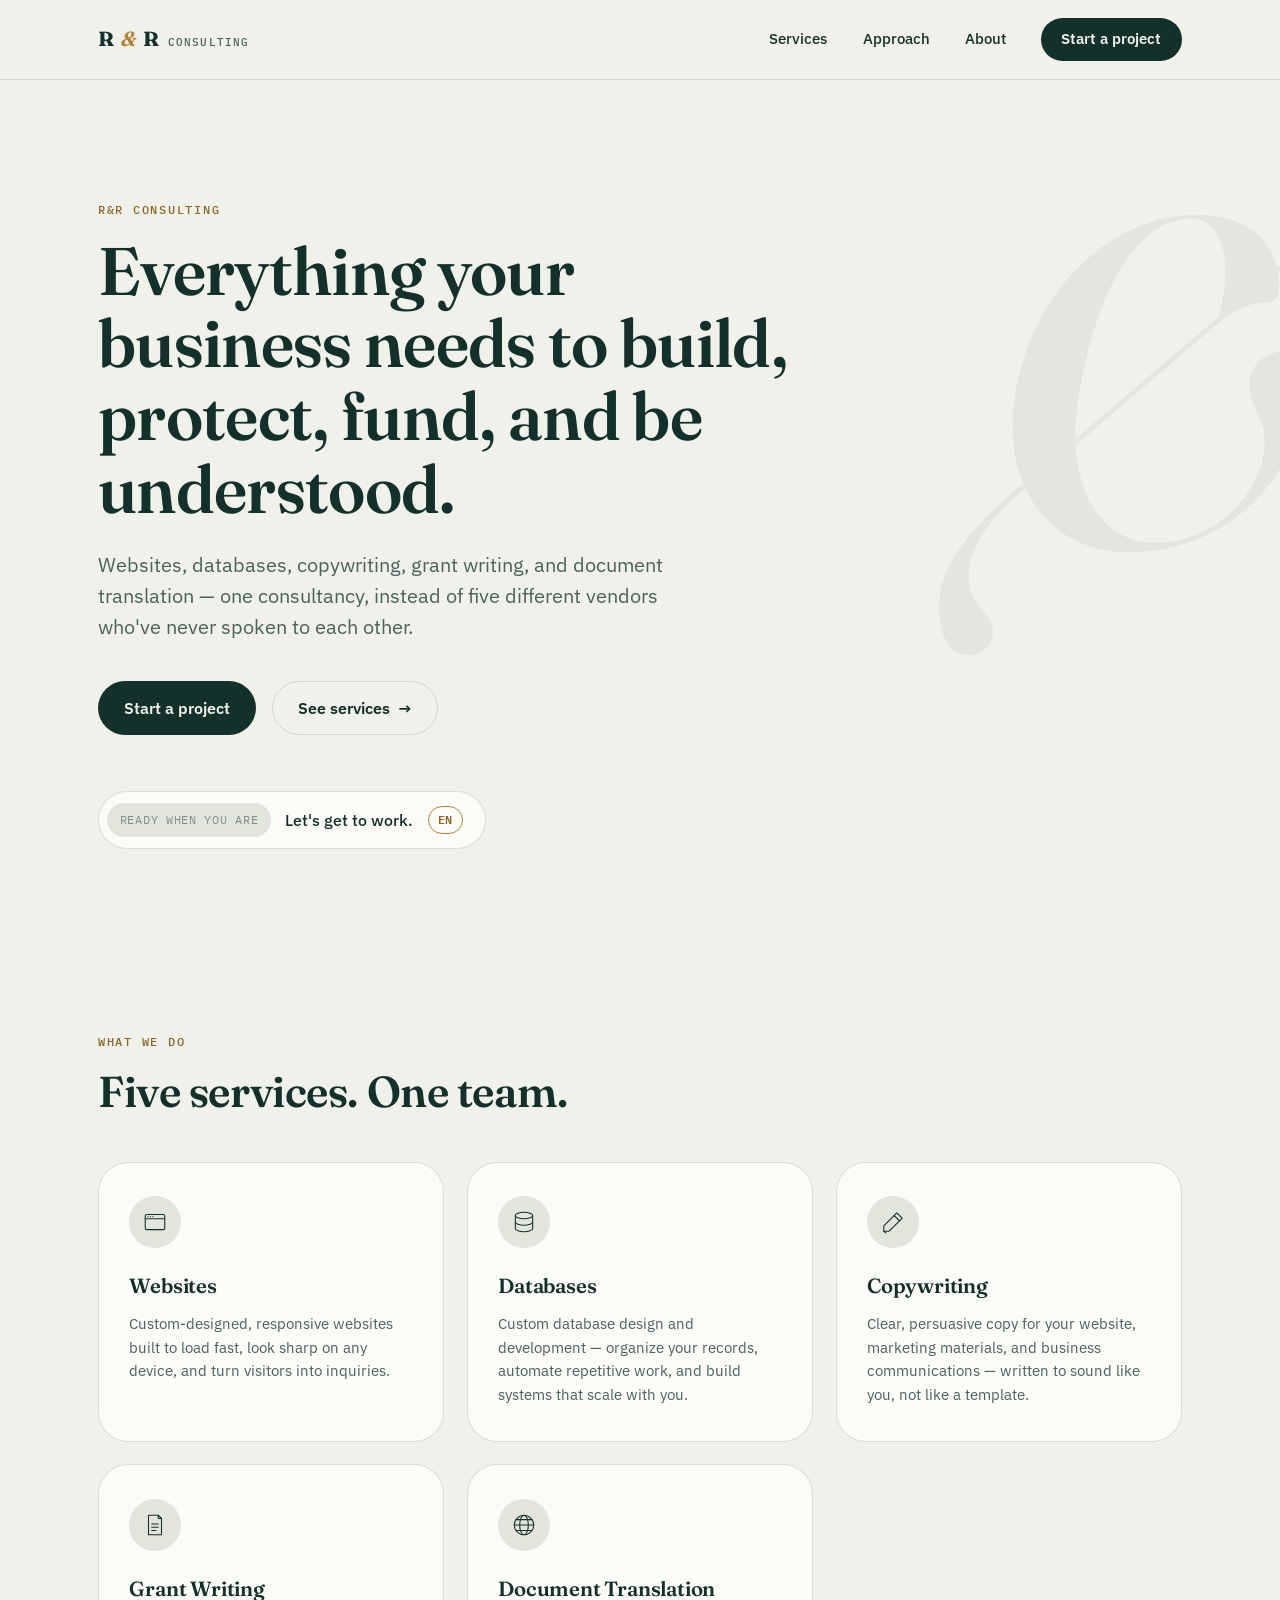
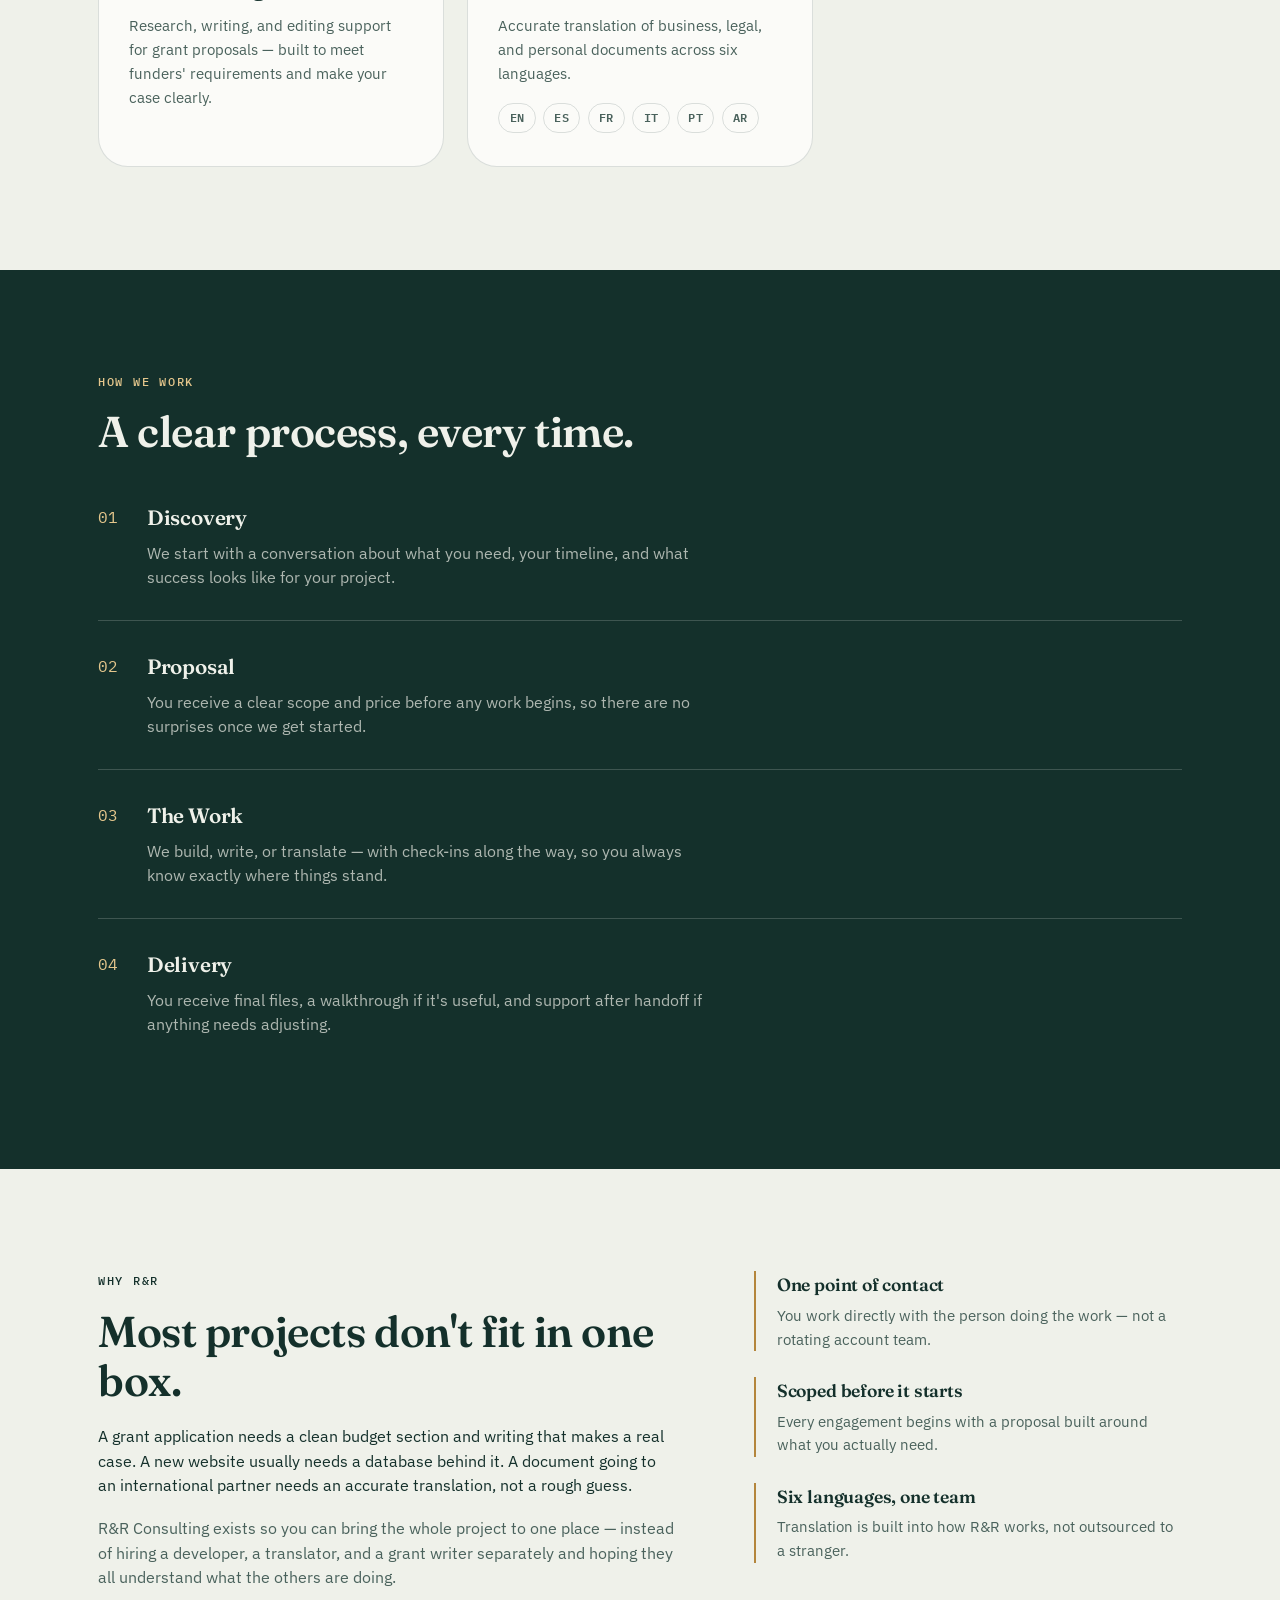
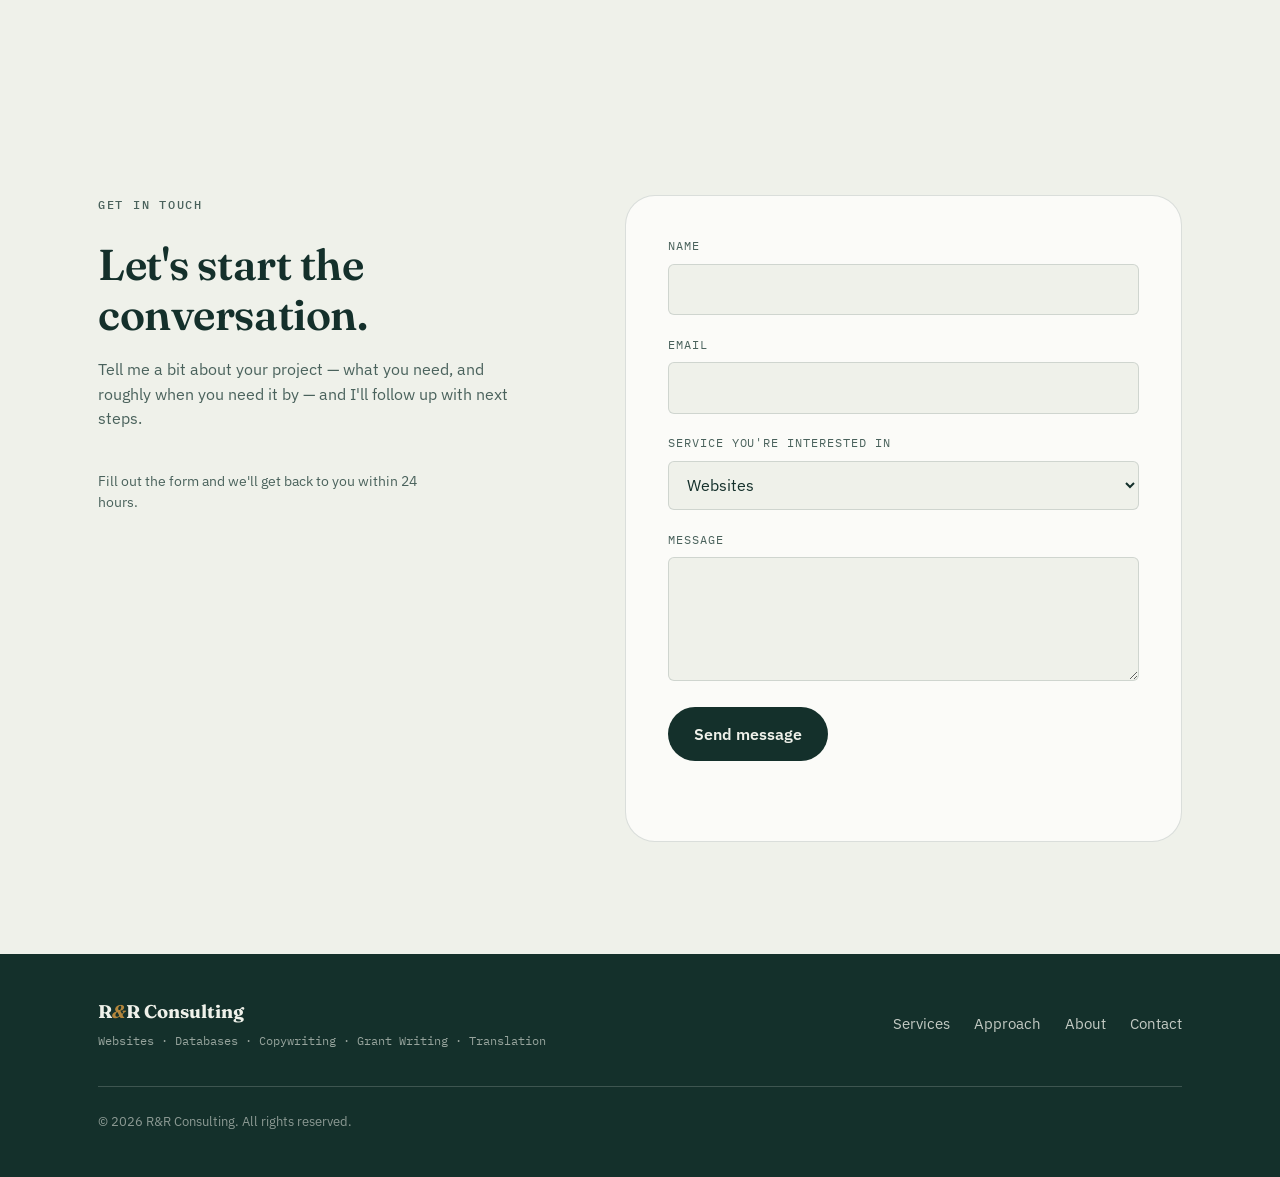
==== index.html @ e2a52c20 "set homepage to index.html" ====
<!DOCTYPE html>
<html lang="en">
<head>
<meta charset="UTF-8">
<meta name="viewport" content="width=device-width, initial-scale=1.0">
<title>R&amp;R Consulting — Websites, Databases, Copywriting, Grant Writing &amp; Translation</title>
<meta name="description" content="R&amp;R Consulting builds websites and databases, writes copy and grant proposals, and translates documents across six languages — one team instead of five vendors.">

<link rel="preconnect" href="https://fonts.googleapis.com">
<link rel="preconnect" href="https://fonts.gstatic.com" crossorigin>
<link href="https://fonts.googleapis.com/css2?family=Fraunces:ital,opsz,wght@0,9..144,300..900;1,9..144,400..600&family=IBM+Plex+Mono:wght@400;500;600&family=IBM+Plex+Sans:wght@400;500;600;700&display=swap" rel="stylesheet">
<link rel='stylesheet' href='style.css' />

</head>
<body>

<a href="#main" class="skip-link">Skip to content</a>

<header class="nav" id="siteNav">
  <div class="nav__inner">
    <a href="#top" class="nav__brand">R<span class="amp">&amp;</span>R <span class="nav__brand-sub">Consulting</span></a>
    <nav class="nav__links" id="navLinks">
      <a href="#services">Services</a>
      <a href="#approach">Approach</a>
      <a href="#about">About</a>
      <a href="#contact" class="nav__cta">Start a project</a>
    </nav>
    <button class="nav__toggle" id="navToggle" aria-label="Toggle menu" aria-expanded="false" aria-controls="navLinks">
      <span></span><span></span><span></span>
    </button>
  </div>
</header>

<main id="main">

  <!-- ============ HERO ============ -->
  <section class="hero" id="top">
    <div class="hero__watermark" aria-hidden="true">&amp;</div>
    <div class="hero__inner">
      <p class="eyebrow">R&amp;R Consulting</p>
      <h1 class="hero__title">Everything your business needs to build, protect, fund, and be understood.</h1>
      <p class="hero__subhead">Websites, databases, copywriting, grant writing, and document translation — one consultancy, instead of five different vendors who've never spoken to each other.</p>
      <div class="hero__actions">
        <a href="#contact" class="btn btn--primary">Start a project</a>
        <a href="#services" class="btn btn--ghost">See services <span aria-hidden="true">→</span></a>
      </div>
      <div class="ticker" aria-live="polite">
        <span class="ticker__label">Ready when you are</span>
        <span class="ticker__phrase" id="tickerPhrase">Let's get to work.</span>
        <span class="ticker__lang" id="tickerLang">EN</span>
      </div>
    </div>
  </section>

  <!-- ============ SERVICES ============ -->
  <section class="services" id="services">
    <div class="section__inner">
      <p class="eyebrow">What we do</p>
      <h2 class="section__title">Five services. One team.</h2>

      <div class="services__grid">

        <article class="service-card reveal">
          <div class="service-card__icon">
            <svg viewBox="0 0 48 48" fill="none" stroke="currentColor" stroke-width="2" stroke-linecap="round" stroke-linejoin="round">
              <rect x="6" y="10" width="36" height="28" rx="3"/>
              <line x1="6" y1="18" x2="42" y2="18"/>
              <circle cx="11" cy="14" r="1.1" fill="currentColor" stroke="none"/>
              <circle cx="15.5" cy="14" r="1.1" fill="currentColor" stroke="none"/>
              <circle cx="20" cy="14" r="1.1" fill="currentColor" stroke="none"/>
            </svg>
          </div>
          <h3>Websites</h3>
          <p>Custom-designed, responsive websites built to load fast, look sharp on any device, and turn visitors into inquiries.</p>
        </article>

        <article class="service-card reveal">
          <div class="service-card__icon">
            <svg viewBox="0 0 48 48" fill="none" stroke="currentColor" stroke-width="2" stroke-linecap="round" stroke-linejoin="round">
              <ellipse cx="24" cy="12" rx="16" ry="6"/>
              <path d="M8 12 V24 C8 27.3 15.2 30 24 30 C32.8 30 40 27.3 40 24 V12"/>
              <path d="M8 24 V36 C8 39.3 15.2 42 24 42 C32.8 42 40 39.3 40 36 V24"/>
            </svg>
          </div>
          <h3>Databases</h3>
          <p>Custom database design and development — organize your records, automate repetitive work, and build systems that scale with you.</p>
        </article>

        <article class="service-card reveal">
          <div class="service-card__icon">
            <svg viewBox="0 0 48 48" fill="none" stroke="currentColor" stroke-width="2" stroke-linecap="round" stroke-linejoin="round">
              <path d="M31 7 L41 17 L17 41 L7 41 L7 31 Z"/>
              <path d="M26 12 L36 22"/>
              <path d="M7 41 L11 44"/>
            </svg>
          </div>
          <h3>Copywriting</h3>
          <p>Clear, persuasive copy for your website, marketing materials, and business communications — written to sound like you, not like a template.</p>
        </article>

        <article class="service-card reveal">
          <div class="service-card__icon">
            <svg viewBox="0 0 48 48" fill="none" stroke="currentColor" stroke-width="2" stroke-linecap="round" stroke-linejoin="round">
              <path d="M12 6 H30 L36 12 V42 H12 Z"/>
              <path d="M30 6 V12 H36"/>
              <line x1="18" y1="22" x2="30" y2="22"/>
              <line x1="18" y1="28" x2="30" y2="28"/>
              <line x1="18" y1="34" x2="26" y2="34"/>
            </svg>
          </div>
          <h3>Grant Writing</h3>
          <p>Research, writing, and editing support for grant proposals — built to meet funders' requirements and make your case clearly.</p>
        </article>

        <article class="service-card reveal">
          <div class="service-card__icon">
            <svg viewBox="0 0 48 48" fill="none" stroke="currentColor" stroke-width="2" stroke-linecap="round" stroke-linejoin="round">
              <circle cx="24" cy="24" r="18"/>
              <ellipse cx="24" cy="24" rx="8" ry="18"/>
              <line x1="6" y1="24" x2="42" y2="24"/>
              <path d="M9 14 H39"/>
              <path d="M9 34 H39"/>
            </svg>
          </div>
          <h3>Document Translation</h3>
          <p>Accurate translation of business, legal, and personal documents across six languages.</p>
          <div class="lang-chips">
            <span title="English">EN</span>
            <span title="Spanish">ES</span>
            <span title="French">FR</span>
            <span title="Italian">IT</span>
            <span title="Portuguese">PT</span>
            <span title="Arabic">AR</span>
          </div>
        </article>

      </div>
    </div>
  </section>

  <!-- ============ APPROACH ============ -->
  <section class="approach" id="approach">
    <div class="section__inner">
      <p class="eyebrow eyebrow--light">How we work</p>
      <h2 class="section__title section__title--light">A clear process, every time.</h2>

      <ol class="steps">
        <li class="step reveal">
          <span class="step__num">01</span>
          <div>
            <h3>Discovery</h3>
            <p>We start with a conversation about what you need, your timeline, and what success looks like for your project.</p>
          </div>
        </li>
        <li class="step reveal">
          <span class="step__num">02</span>
          <div>
            <h3>Proposal</h3>
            <p>You receive a clear scope and price before any work begins, so there are no surprises once we get started.</p>
          </div>
        </li>
        <li class="step reveal">
          <span class="step__num">03</span>
          <div>
            <h3>The Work</h3>
            <p>We build, write, or translate — with check-ins along the way, so you always know exactly where things stand.</p>
          </div>
        </li>
        <li class="step reveal">
          <span class="step__num">04</span>
          <div>
            <h3>Delivery</h3>
            <p>You receive final files, a walkthrough if it's useful, and support after handoff if anything needs adjusting.</p>
          </div>
        </li>
      </ol>
    </div>
  </section>

  <!-- ============ ABOUT ============ -->
  <section class="about" id="about">
    <div class="section__inner about__grid">
      <div class="about__text reveal">
        <p class="eyebrow">Why R&amp;R</p>
        <h2 class="section__title">Most projects don't fit in one box.</h2>
        <p>A grant application needs a clean budget section and writing that makes a real case. A new website usually needs a database behind it. A document going to an international partner needs an accurate translation, not a rough guess.</p>
        <p>R&amp;R Consulting exists so you can bring the whole project to one place — instead of hiring a developer, a translator, and a grant writer separately and hoping they all understand what the others are doing.</p>
      </div>
      <ul class="about__values">
        <li class="reveal">
          <h3>One point of contact</h3>
          <p>You work directly with the person doing the work — not a rotating account team.</p>
        </li>
        <li class="reveal">
          <h3>Scoped before it starts</h3>
          <p>Every engagement begins with a proposal built around what you actually need.</p>
        </li>
        <li class="reveal">
          <h3>Six languages, one team</h3>
          <p>Translation is built into how R&amp;R works, not outsourced to a stranger.</p>
        </li>
      </ul>
    </div>
  </section>

  <!-- ============ CONTACT ============ -->
  <section class="contact" id="contact">
    <div class="section__inner contact__grid">
      <div class="contact__info reveal">
        <p class="eyebrow">Get in touch</p>
        <h2 class="section__title">Let's start the conversation.</h2>
        <p>Tell me a bit about your project — what you need, and roughly when you need it by — and I'll follow up with next steps.</p>
        <p class="contact__note">Fill out the form and we'll get back to you within 24 hours.</p>
      </div>

      <form class="contact__form reveal" id="contactForm">
        <div class="field">
          <label for="name">Name</label>
          <input type="text" id="name" name="name" required autocomplete="name">
        </div>
        <div class="field">
          <label for="email">Email</label>
          <input type="email" id="email" name="email" required autocomplete="email">
        </div>
        <div class="field">
          <label for="service">Service you're interested in</label>
          <select id="service" name="service">
            <option>Websites</option>
            <option>Databases</option>
            <option>Copywriting</option>
            <option>Grant Writing</option>
            <option>Document Translation</option>
            <option>Something else / not sure yet</option>
          </select>
        </div>
        <div class="field">
          <label for="message">Message</label>
          <textarea id="message" name="message" rows="4" required></textarea>
        </div>
        <button type="submit" class="btn btn--primary" id="formSubmit">Send message</button>
        <p class="form__note" id="formNote" role="status"></p>
      </form>
    </div>
  </section>

</main>

<footer class="site-footer">
  <div class="section__inner footer__inner">
    <div>
      <p class="footer__brand">R<span class="amp">&amp;</span>R Consulting</p>
      <p class="footer__tagline">Websites · Databases · Copywriting · Grant Writing · Translation</p>
    </div>
    <nav class="footer__links">
      <a href="#services">Services</a>
      <a href="#approach">Approach</a>
      <a href="#about">About</a>
      <a href="#contact">Contact</a>
    </nav>
    <p class="footer__copy">© <span id="year"></span> R&amp;R Consulting. All rights reserved.</p>
  </div>
</footer>


<script src='script.js'></script>
</body>
</html>
---- style.css ----
/* ============================================================
     TOKENS
     ============================================================ */
  :root{
    --paper:#EFF1EA;
    --paper-dim:#E2E5DB;
    --white:#FBFBF8;
    --ink:#14302B;
    --ink-soft:#4A625C;
    --ink-faint:#7E9089;
    --brass:#B4863C;
    --brass-deep:#8C6524;
    --brass-light:#E4C68C;
    --border:rgba(20,48,43,0.14);
    --border-light:rgba(251,251,248,0.18);
    --shadow:0 24px 48px -28px rgba(20,48,43,0.35);
    --radius-sm:6px;
    --radius-md:16px;
    --radius-lg:30px;
    --font-display:'Fraunces', Georgia, serif;
    --font-body:'IBM Plex Sans', -apple-system, sans-serif;
    --font-mono:'IBM Plex Mono', 'Courier New', monospace;
    --ease:cubic-bezier(.22,.61,.36,1);
    --container:1180px;
  }

  /* ============================================================
     RESET & BASE
     ============================================================ */
  *,*::before,*::after{box-sizing:border-box;margin:0;padding:0;}
  html{scroll-behavior:smooth;}
  body{
    font-family:var(--font-body);
    color:var(--ink);
    background:var(--paper);
    line-height:1.55;
    -webkit-font-smoothing:antialiased;
    overflow-x:hidden;
  }
  img,svg{display:block;max-width:100%;}
  a{color:inherit;text-decoration:none;}
  ul,ol{list-style:none;}
  button,input,select,textarea{font:inherit;color:inherit;}
  h1,h2,h3{font-family:var(--font-display);font-weight:600;letter-spacing:-0.01em;}

  .skip-link{
    position:absolute;left:-999px;top:auto;
    background:var(--ink);color:var(--paper);padding:.8em 1.2em;z-index:200;border-radius:var(--radius-sm);
  }
  .skip-link:focus{left:1rem;top:1rem;}

  :focus-visible{outline:2.5px solid var(--brass);outline-offset:3px;}

  .section__inner{
    max-width:var(--container);
    margin:0 auto;
    padding:0 clamp(1.25rem, 4vw, 3rem);
  }

  .eyebrow{
    font-family:var(--font-mono);
    font-size:.78rem;
    letter-spacing:.14em;
    text-transform:uppercase;
    color:var(--brass-deep);
    margin-bottom:1rem;
    font-weight:500;
  }
  .eyebrow--light{color:var(--brass-light);}

  .section__title{
    font-size:clamp(1.9rem, 3.4vw, 2.7rem);
    line-height:1.15;
    margin-bottom:1.1rem;
    max-width:22ch;
  }
  .section__title--light{color:var(--paper);}

  .amp{color:var(--brass);font-style:italic;}

  /* ============================================================
     BUTTONS
     ============================================================ */
  .btn{
    display:inline-flex;
    align-items:center;
    gap:.5em;
    font-family:var(--font-body);
    font-weight:600;
    font-size:.98rem;
    padding:.9em 1.6em;
    border-radius:100px;
    border:1.5px solid transparent;
    cursor:pointer;
    transition:transform .35s var(--ease), background .35s var(--ease), color .35s var(--ease), border-color .35s var(--ease);
  }
  .btn--primary{
    background:var(--ink);
    color:var(--paper);
  }
  .btn--primary:hover{
    background:var(--brass-deep);
    color:var(--white);
    transform:translateY(-2px);
  }
  .btn--ghost{
    background:transparent;
    color:var(--ink);
    border-color:var(--border);
  }
  .btn--ghost:hover{
    border-color:var(--ink);
    transform:translateY(-2px);
  }
  .btn--ghost span{transition:transform .35s var(--ease);display:inline-block;}
  .btn--ghost:hover span{transform:translateX(4px);}

  /* ============================================================
     NAV
     ============================================================ */
  .nav{
    position:sticky;
    top:0;
    z-index:100;
    background:rgba(239,241,234,0.86);
    backdrop-filter:blur(10px);
    border-bottom:1px solid var(--border);
  }
  .nav__inner{
    max-width:var(--container);
    margin:0 auto;
    padding:1.1rem clamp(1.25rem, 4vw, 3rem);
    display:flex;
    align-items:center;
    justify-content:space-between;
  }
  .nav__brand{
    font-family:var(--font-display);
    font-size:1.28rem;
    font-weight:700;
    display:flex;
    align-items:baseline;
    gap:.35em;
    white-space:nowrap;
  }
  .nav__brand-sub{
    font-family:var(--font-mono);
    font-size:.68rem;
    font-weight:500;
    letter-spacing:.1em;
    text-transform:uppercase;
    color:var(--ink-soft);
    margin-left:.15em;
  }
  .nav__links{
    display:flex;
    align-items:center;
    gap:2.2rem;
    font-size:.95rem;
    font-weight:500;
  }
  .nav__links a:not(.nav__cta){
    position:relative;
    padding:.2rem 0;
  }
  .nav__links a:not(.nav__cta)::after{
    content:"";
    position:absolute;
    left:0;bottom:-2px;
    width:0;height:1.5px;
    background:var(--brass);
    transition:width .3s var(--ease);
  }
  .nav__links a:not(.nav__cta):hover::after{width:100%;}
  .nav__cta{
    background:var(--ink);
    color:var(--paper);
    padding:.65em 1.35em;
    border-radius:100px;
    font-weight:600;
    transition:background .3s var(--ease), transform .3s var(--ease);
  }
  .nav__cta:hover{background:var(--brass-deep);transform:translateY(-1px);}

  .nav__toggle{
    display:none;
    flex-direction:column;
    justify-content:center;
    gap:5px;
    width:34px;height:34px;
    background:none;border:none;cursor:pointer;
  }
  .nav__toggle span{
    display:block;height:2px;width:100%;
    background:var(--ink);
    transition:transform .3s var(--ease), opacity .3s var(--ease);
  }
  .nav.is-open .nav__toggle span:nth-child(1){transform:translateY(7px) rotate(45deg);}
  .nav.is-open .nav__toggle span:nth-child(2){opacity:0;}
  .nav.is-open .nav__toggle span:nth-child(3){transform:translateY(-7px) rotate(-45deg);}

  /* ============================================================
     HERO
     ============================================================ */
  .hero{
    position:relative;
    padding:clamp(4rem,10vw,7.5rem) 0 clamp(3rem,7vw,5rem);
    overflow:hidden;
  }
  .hero__watermark{
    position:absolute;
    top:-8%;
    right:-4%;
    font-family:var(--font-display);
    font-style:italic;
    font-size:min(52vw, 620px);
    line-height:1;
    color:var(--ink);
    opacity:.05;
    pointer-events:none;
    user-select:none;
    z-index:0;
  }
  .hero__inner{
    position:relative;
    z-index:1;
    max-width:var(--container);
    margin:0 auto;
    padding:0 clamp(1.25rem, 4vw, 3rem);
  }
  .hero__title{
    font-size:clamp(2.3rem, 5.6vw, 4.2rem);
    line-height:1.08;
    max-width:16ch;
    margin-bottom:1.5rem;
  }
  .hero__subhead{
    font-size:clamp(1.05rem, 1.6vw, 1.25rem);
    color:var(--ink-soft);
    max-width:52ch;
    margin-bottom:2.4rem;
  }
  .hero__actions{
    display:flex;
    flex-wrap:wrap;
    gap:1rem;
    margin-bottom:3.5rem;
  }

  .ticker{
    display:inline-flex;
    align-items:center;
    gap:.9rem;
    background:var(--white);
    border:1px solid var(--border);
    border-radius:100px;
    padding:.7rem 1.4rem .7rem .5rem;
    max-width:100%;
  }
  .ticker__label{
    font-family:var(--font-mono);
    font-size:.72rem;
    letter-spacing:.06em;
    text-transform:uppercase;
    color:var(--ink-faint);
    background:var(--paper-dim);
    padding:.5rem .8rem;
    border-radius:100px;
    white-space:nowrap;
  }
  .ticker__phrase{
    font-size:1rem;
    font-weight:500;
    min-width:1px;
    transition:opacity .3s var(--ease);
  }
  .ticker__lang{
    font-family:var(--font-mono);
    font-size:.72rem;
    font-weight:600;
    color:var(--brass-deep);
    border:1px solid var(--brass);
    border-radius:100px;
    padding:.25rem .6rem;
    transition:opacity .3s var(--ease);
  }

  /* ============================================================
     REVEAL ANIMATION
     ============================================================ */
  .reveal{opacity:1;transform:none;}
  .reveal.reveal-init{opacity:0;transform:translateY(26px);}
  .reveal.reveal-init.is-visible{
    opacity:1;transform:none;
    transition:opacity .7s var(--ease), transform .7s var(--ease);
  }

  /* ============================================================
     SERVICES
     ============================================================ */
  .services{padding:clamp(4rem,8vw,6.5rem) 0;}
  .services__grid{
    display:grid;
    grid-template-columns:repeat(auto-fit, minmax(260px, 1fr));
    gap:1.4rem;
    margin-top:2.8rem;
  }
  .service-card{
    background:var(--white);
    border:1px solid var(--border);
    border-radius:var(--radius-lg);
    padding:2.1rem 1.9rem;
    transition:border-color .35s var(--ease), transform .35s var(--ease), box-shadow .35s var(--ease);
  }
  .service-card:hover{
    border-color:var(--brass);
    transform:translateY(-5px);
    box-shadow:var(--shadow);
  }
  .service-card__icon{
    width:52px;height:52px;
    border-radius:50%;
    background:var(--paper-dim);
    display:flex;align-items:center;justify-content:center;
    margin-bottom:1.4rem;
    transition:background .35s var(--ease);
  }
  .service-card__icon svg{width:26px;height:26px;color:var(--ink);transition:color .35s var(--ease);}
  .service-card:hover .service-card__icon{background:var(--ink);}
  .service-card:hover .service-card__icon svg{color:var(--brass-light);}
  .service-card h3{font-size:1.28rem;margin-bottom:.6rem;}
  .service-card p{color:var(--ink-soft);font-size:.96rem;}
  .service-card--wide{grid-column:span 1;}

  .lang-chips{
    display:flex;flex-wrap:wrap;gap:.45rem;
    margin-top:1.1rem;
  }
  .lang-chips span{
    font-family:var(--font-mono);
    font-size:.72rem;
    font-weight:600;
    letter-spacing:.03em;
    border:1px solid var(--border);
    border-radius:100px;
    padding:.3rem .65rem;
    color:var(--ink-soft);
  }

  /* ============================================================
     APPROACH (dark band)
     ============================================================ */
  .approach{
    background:var(--ink);
    color:var(--paper);
    padding:clamp(4rem,8vw,6.5rem) 0;
    position:relative;
  }
  .steps{
    margin-top:2.8rem;
    display:grid;
    gap:0;
  }
  .step{
    display:grid;
    grid-template-columns:min-content 1fr;
    gap:1.8rem;
    align-items:start;
    padding:1.9rem 0;
    border-bottom:1px solid var(--border-light);
  }
  .step:first-child{padding-top:0;}
  .step:last-child{border-bottom:none;}
  .step__num{
    font-family:var(--font-mono);
    font-size:1rem;
    color:var(--brass-light);
    padding-top:.2rem;
  }
  .step h3{font-size:1.3rem;color:var(--paper);margin-bottom:.4rem;}
  .step p{color:rgba(239,241,234,0.7);max-width:56ch;font-size:.98rem;}

  /* ============================================================
     ABOUT
     ============================================================ */
  .about{padding:clamp(4rem,8vw,6.5rem) 0;}
  .about__grid{
    display:grid;
    grid-template-columns:1.15fr .85fr;
    gap:clamp(2.5rem,6vw,5rem);
    align-items:start;
  }
  .about__text p + p{margin-top:1.1rem;color:var(--ink-soft);}
  .about__text > p:first-of-type{color:var(--ink);}
  .about__values{
    display:flex;
    flex-direction:column;
    gap:1.6rem;
  }
  .about__values li{
    border-left:2px solid var(--brass);
    padding-left:1.3rem;
  }
  .about__values h3{font-size:1.1rem;margin-bottom:.35rem;}
  .about__values p{color:var(--ink-soft);font-size:.95rem;}

  /* ============================================================
     CONTACT
     ============================================================ */
  .contact{padding:clamp(4rem,8vw,6.5rem) 0 clamp(5rem,9vw,7rem);}
  .contact__grid{
    display:grid;
    grid-template-columns:.9fr 1.1fr;
    gap:clamp(2.5rem,6vw,4.5rem);
  }
  .contact__info p{color:var(--ink-soft);margin-bottom:1.6rem;max-width:42ch;}
  .contact__email{
    font-family:var(--font-mono);
    font-size:1.05rem;
    font-weight:600;
    color:var(--ink);
    border-bottom:1.5px solid var(--brass);
    padding-bottom:.15rem;
  }
  .contact__note{
    margin-top:2.5rem;
    font-size:.86rem;
    color:var(--ink-faint);
    max-width:38ch;
  }
  .contact__form{
    background:var(--white);
    border:1px solid var(--border);
    border-radius:var(--radius-lg);
    padding:clamp(1.8rem,4vw,2.6rem);
    display:flex;
    flex-direction:column;
    gap:1.3rem;
  }
  .field{display:flex;flex-direction:column;gap:.5rem;}
  .field label{
    font-family:var(--font-mono);
    font-size:.74rem;
    text-transform:uppercase;
    letter-spacing:.08em;
    color:var(--ink-soft);
  }
  .field input,.field select,.field textarea{
    border:1.5px solid var(--border);
    border-radius:var(--radius-sm);
    padding:.8em .9em;
    background:var(--paper);
    font-size:.98rem;
    transition:border-color .25s var(--ease);
    resize:vertical;
  }
  .field input:focus,.field select:focus,.field textarea:focus{
    border-color:var(--brass);
    outline:none;
  }
  .contact__form .btn{align-self:flex-start;margin-top:.3rem;}
  .form__note{
    font-size:.88rem;
    color:var(--brass-deep);
    min-height:1.2em;
  }

  /* ============================================================
     FOOTER
     ============================================================ */
  .site-footer{
    background:var(--ink);
    color:var(--paper);
    padding:2.8rem 0;
  }
  .footer__inner{
    display:flex;
    flex-wrap:wrap;
    gap:1.6rem;
    align-items:center;
    justify-content:space-between;
  }
  .footer__brand{
    font-family:var(--font-display);
    font-size:1.15rem;
    font-weight:700;
  }
  .footer__tagline{
    font-family:var(--font-mono);
    font-size:.76rem;
    color:rgba(239,241,234,0.6);
    margin-top:.3rem;
  }
  .footer__links{display:flex;gap:1.5rem;font-size:.92rem;}
  .footer__links a{opacity:.8;transition:opacity .25s var(--ease);}
  .footer__links a:hover{opacity:1;color:var(--brass-light);}
  .footer__copy{
    font-size:.8rem;
    color:rgba(239,241,234,0.55);
    width:100%;
    border-top:1px solid var(--border-light);
    padding-top:1.6rem;
    margin-top:.6rem;
  }

  /* ============================================================
     RESPONSIVE
     ============================================================ */
  @media (max-width:900px){
    .nav__links{
      position:fixed;
      inset:0 0 auto auto;
      top:0;
      right:0;
      height:100vh;
      width:min(78vw,320px);
      background:var(--paper);
      flex-direction:column;
      align-items:flex-start;
      justify-content:center;
      gap:2rem;
      padding:2rem;
      transform:translateX(100%);
      transition:transform .4s var(--ease);
      box-shadow:-20px 0 40px rgba(20,48,43,0.15);
    }
    .nav.is-open .nav__links{transform:translateX(0);}
    .nav__toggle{display:flex;}
    .nav__cta{width:100%;justify-content:center;}

    .about__grid,.contact__grid{grid-template-columns:1fr;}
    .step{grid-template-columns:min-content 1fr;}
  }

  @media (max-width:620px){
    .services__grid{grid-template-columns:1fr;}
    .hero__watermark{font-size:min(70vw,420px);top:-4%;}
  }

  @media (prefers-reduced-motion: reduce){
    html{scroll-behavior:auto;}
    *{animation-duration:.001ms !important;transition-duration:.001ms !important;}
  }
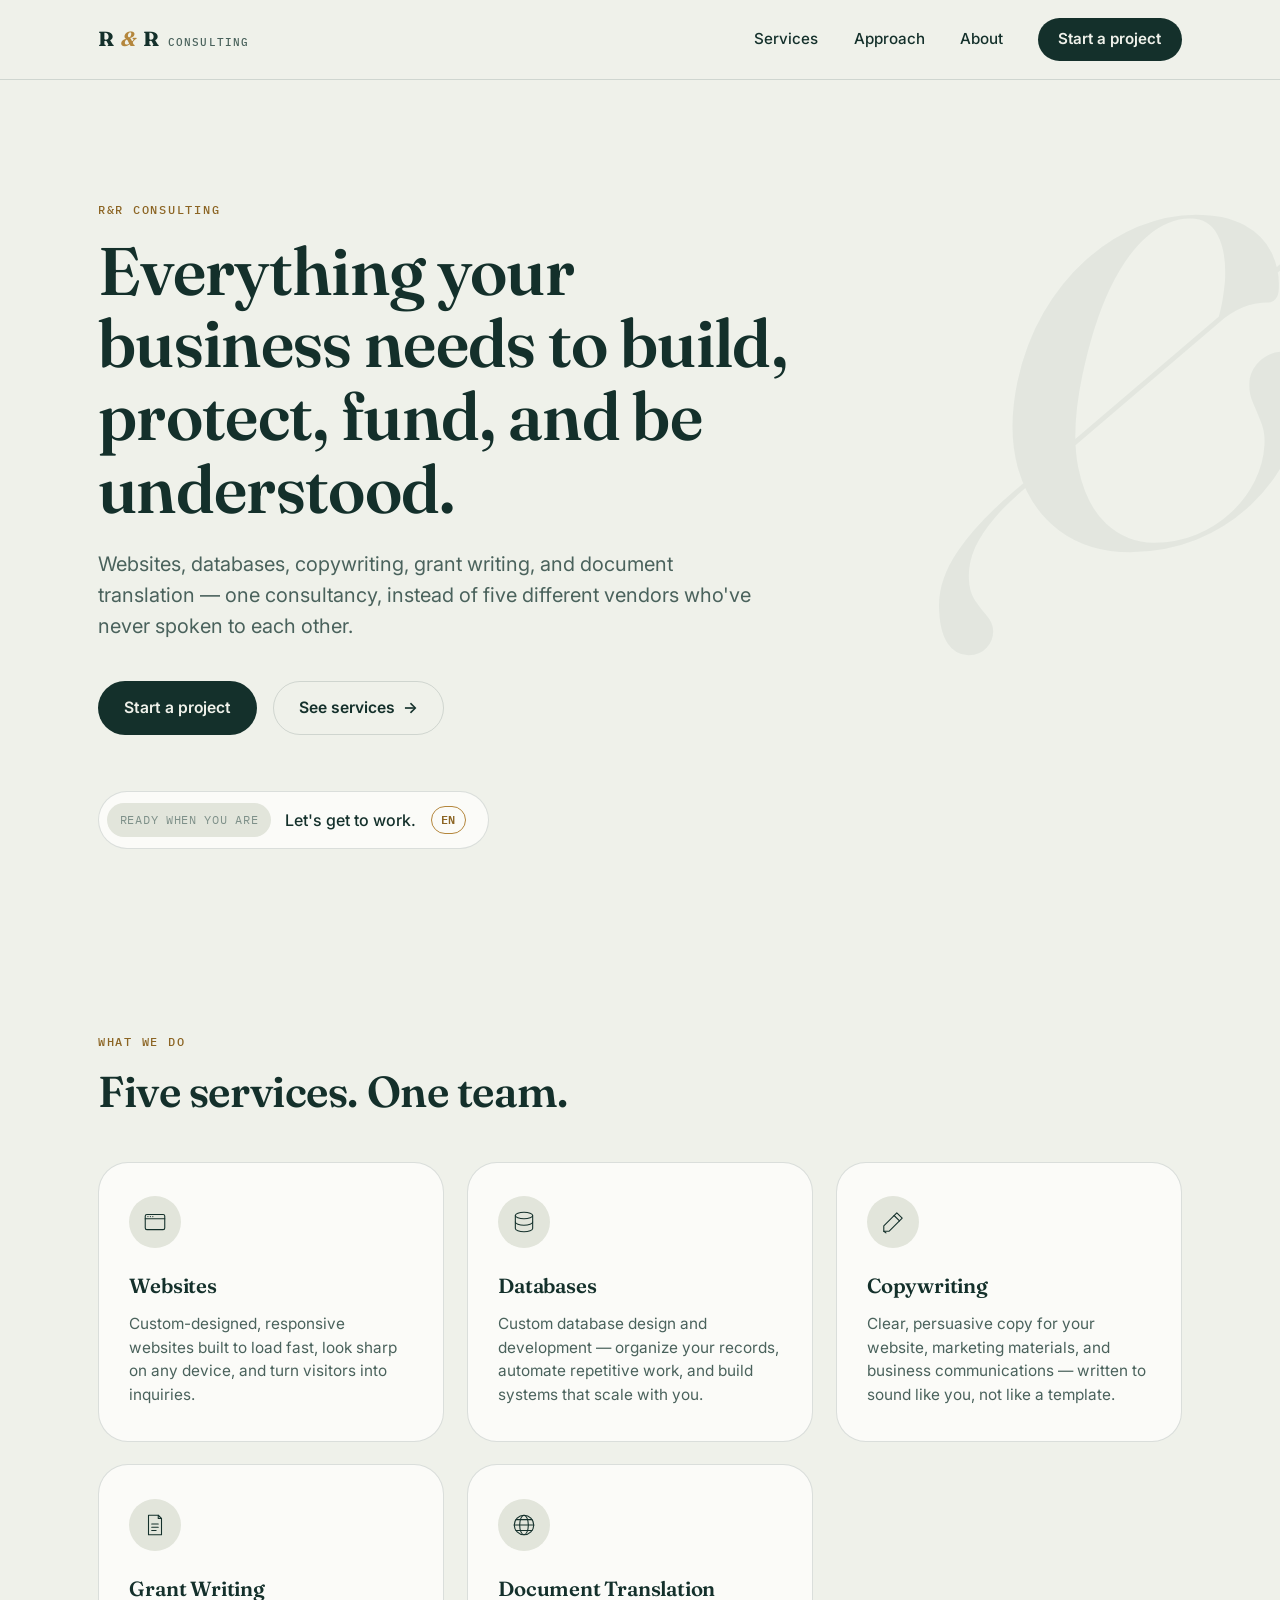
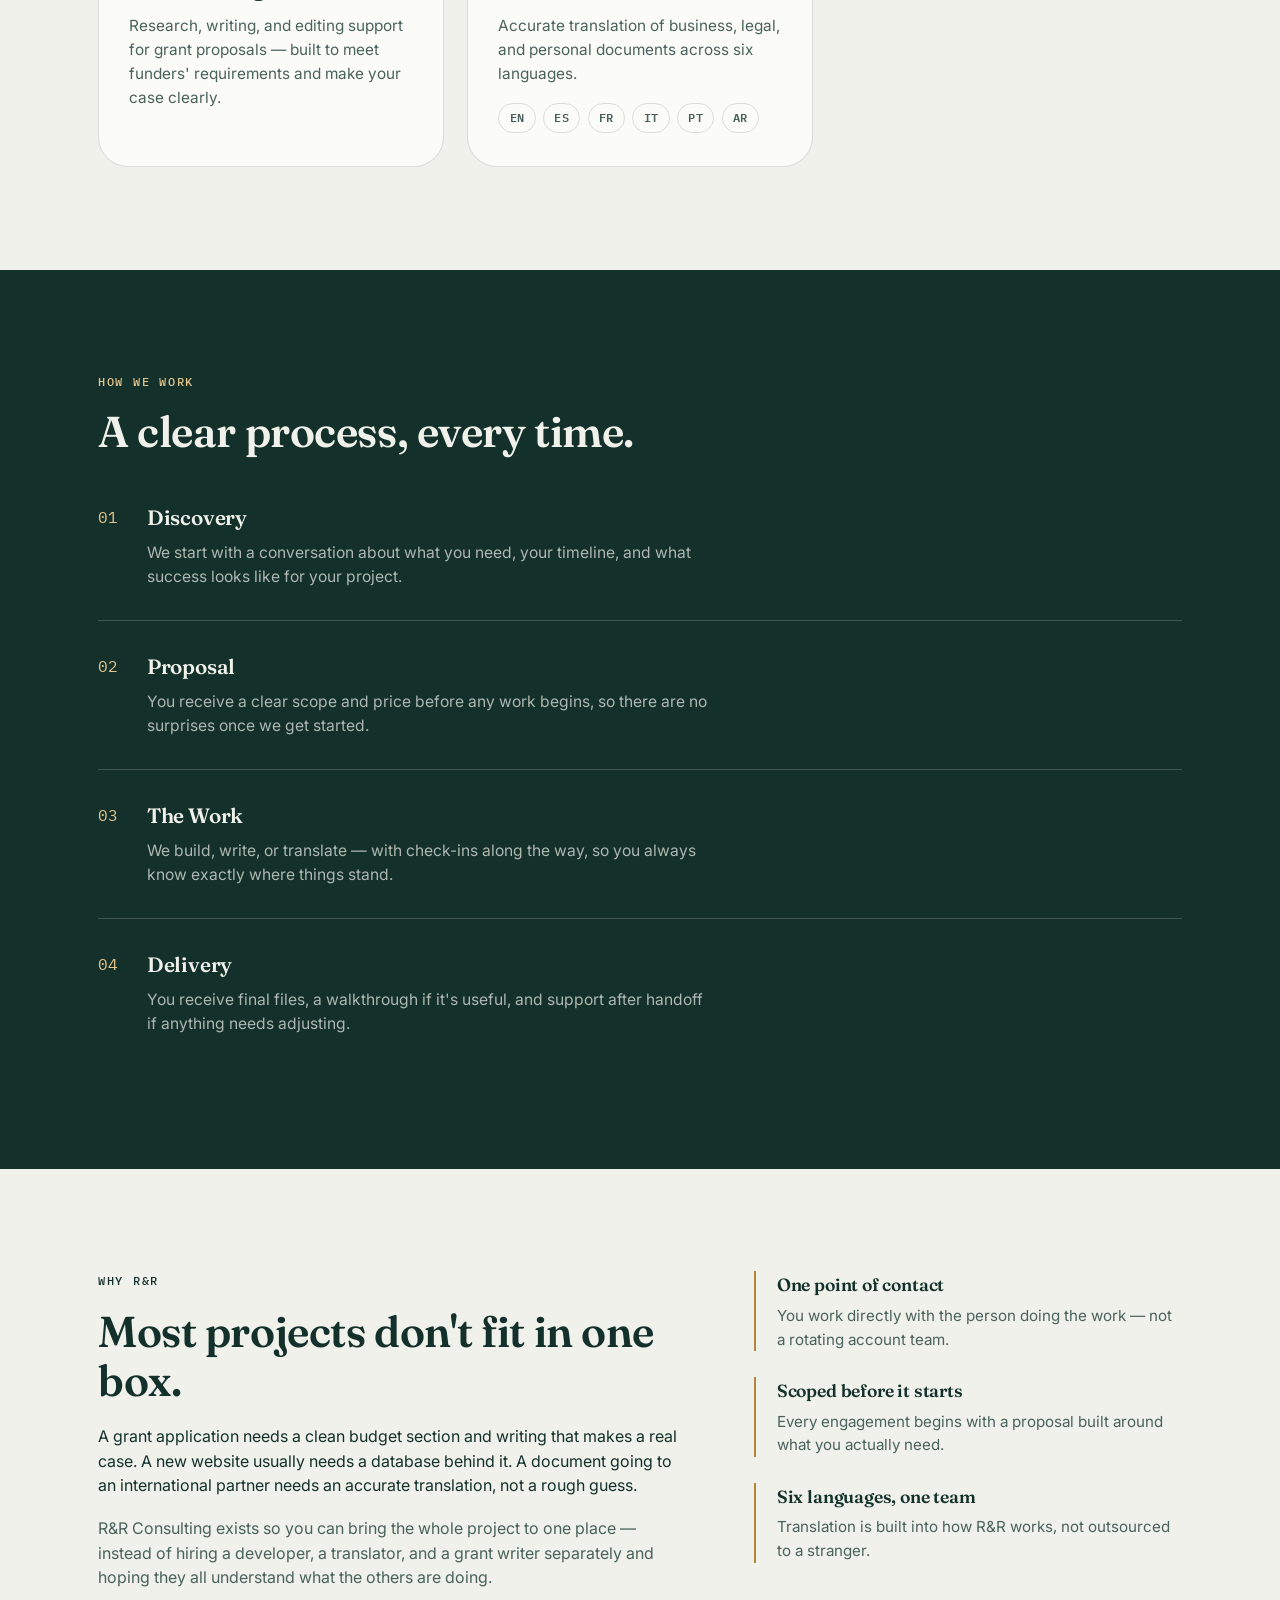
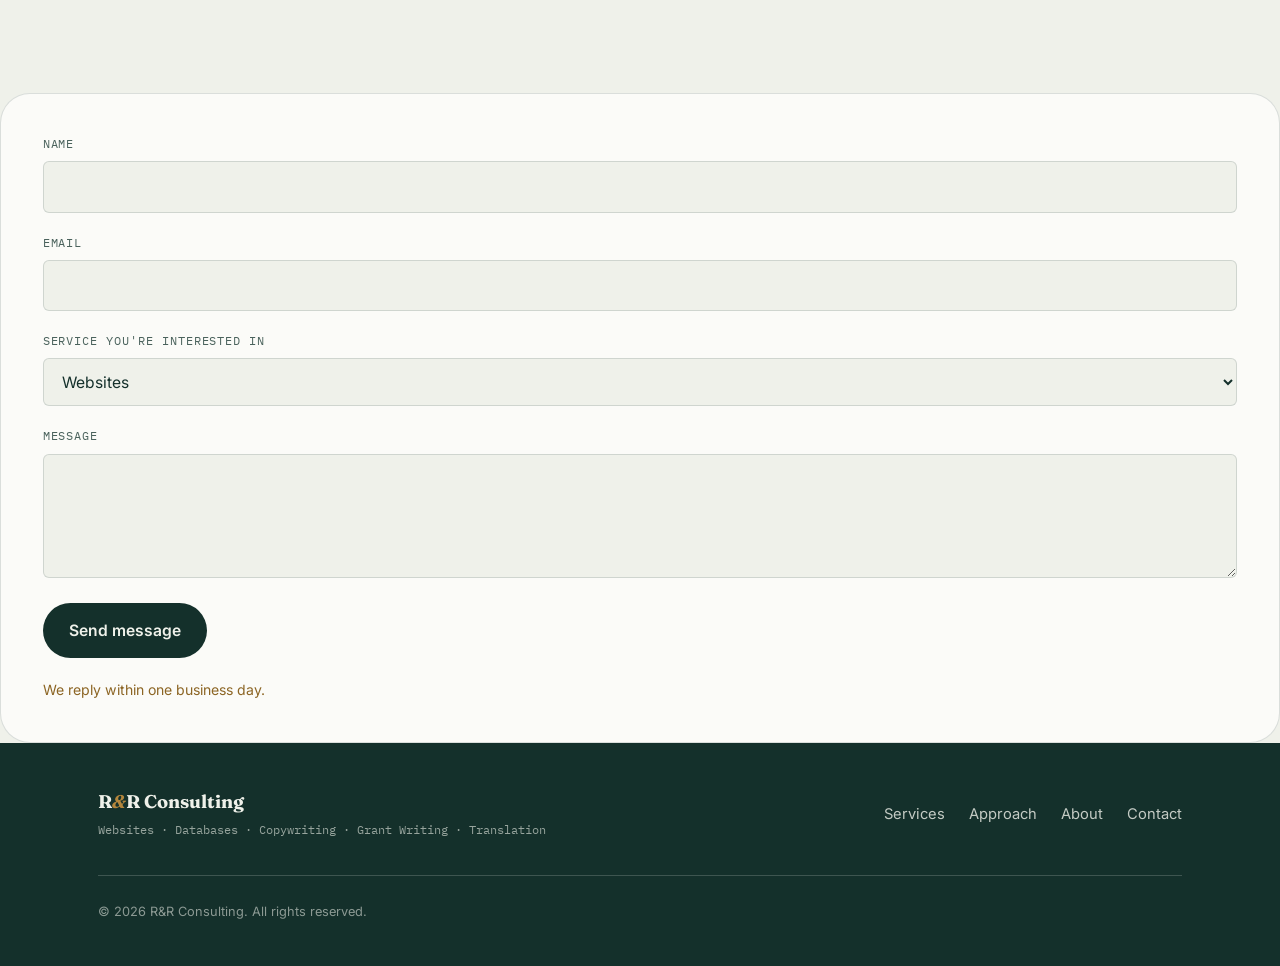
==== commit 26104f12: "contact form edit" ====
--- a/index.html
+++ b/index.html
@@ -8,7 +8,7 @@
 
 <link rel="preconnect" href="https://fonts.googleapis.com">
 <link rel="preconnect" href="https://fonts.gstatic.com" crossorigin>
-<link href="https://fonts.googleapis.com/css2?family=Fraunces:ital,opsz,wght@0,9..144,300..900;1,9..144,400..600&family=IBM+Plex+Mono:wght@400;500;600&family=IBM+Plex+Sans:wght@400;500;600;700&display=swap" rel="stylesheet">
+<link href="https://fonts.googleapis.com/css2?family=Fraunces:ital,opsz,wght@0,9..144,300..900;1,9..144,400..600&family=IBM+Plex+Mono:wght@400;500;600&family=IBM+Plex+Sans:wght@400;500;600;700&display=swap&family=Inter:wght@400;500;600;700;800" rel="stylesheet">
 <link rel='stylesheet' href='style.css' />
 
 </head>
@@ -204,44 +204,76 @@
   </section>
 
   <!-- ============ CONTACT ============ -->
-  <section class="contact" id="contact">
-    <div class="section__inner contact__grid">
-      <div class="contact__info reveal">
-        <p class="eyebrow">Get in touch</p>
-        <h2 class="section__title">Let's start the conversation.</h2>
-        <p>Tell me a bit about your project — what you need, and roughly when you need it by — and I'll follow up with next steps.</p>
-        <p class="contact__note">Fill out the form and we'll get back to you within 24 hours.</p>
-      </div>
-
-      <form class="contact__form reveal" id="contactForm">
-        <div class="field">
-          <label for="name">Name</label>
-          <input type="text" id="name" name="name" required autocomplete="name">
-        </div>
-        <div class="field">
-          <label for="email">Email</label>
-          <input type="email" id="email" name="email" required autocomplete="email">
-        </div>
-        <div class="field">
-          <label for="service">Service you're interested in</label>
-          <select id="service" name="service">
-            <option>Websites</option>
-            <option>Databases</option>
-            <option>Copywriting</option>
-            <option>Grant Writing</option>
-            <option>Document Translation</option>
-            <option>Something else / not sure yet</option>
-          </select>
-        </div>
-        <div class="field">
-          <label for="message">Message</label>
-          <textarea id="message" name="message" rows="4" required></textarea>
-        </div>
-        <button type="submit" class="btn btn--primary" id="formSubmit">Send message</button>
-        <p class="form__note" id="formNote" role="status"></p>
-      </form>
-    </div>
-  </section>
+  <form
+  class="contact__form reveal"
+  id="contactForm"
+  action="https://formsubmit.co/c23m900@gmail.com"
+  method="POST">
+
+  <input type="hidden" name="_subject" value="New R&R Consulting Project Inquiry">
+  <input type="hidden" name="_template" value="table">
+  <input type="hidden" name="form_name" value="Contact">
+
+  <div class="field">
+    <label for="name">Name</label>
+    <input
+      type="text"
+      id="name"
+      name="name"
+      required
+      autocomplete="name">
+  </div>
+
+  <div class="field">
+    <label for="email">Email</label>
+    <input
+      type="email"
+      id="email"
+      name="email"
+      required
+      autocomplete="email">
+  </div>
+
+  <div class="field">
+    <label for="service">Service you're interested in</label>
+    <select id="service" name="service">
+      <option>Websites</option>
+      <option>Databases</option>
+      <option>Copywriting</option>
+      <option>Grant Writing</option>
+      <option>Document Translation</option>
+      <option>Something else / not sure yet</option>
+    </select>
+  </div>
+
+  <div class="field">
+    <label for="message">Message</label>
+    <textarea
+      id="message"
+      name="message"
+      rows="4"
+      required></textarea>
+  </div>
+
+  <input
+    type="text"
+    name="_honey"
+    style="display:none"
+    tabindex="-1"
+    autocomplete="off">
+
+  <button
+    type="submit"
+    class="btn btn--primary"
+    id="formSubmit">
+    Send message
+  </button>
+
+  <p class="form__note" id="formNote" role="status">
+    We reply within one business day.
+  </p>
+
+</form>
 
 </main>
 
--- a/style.css
+++ b/style.css
@@ -18,8 +18,8 @@
     --radius-md:16px;
     --radius-lg:30px;
     --font-display:'Fraunces', Georgia, serif;
-    --font-body:'IBM Plex Sans', -apple-system, sans-serif;
-    --font-mono:'IBM Plex Mono', 'Courier New', monospace;
+    --font-body:'Inter', -apple-system, BlinkMacSystemFont, sans-serif;
+    --font-mono: ui-monospace, 'SF Mono', 'Cascadia Mono', 'Segoe UI Mono', 'IBM Plex Mono', monospace;
     --ease:cubic-bezier(.22,.61,.36,1);
     --container:1180px;
   }
@@ -28,7 +28,7 @@
      RESET & BASE
      ============================================================ */
   *,*::before,*::after{box-sizing:border-box;margin:0;padding:0;}
-  html{scroll-behavior:smooth;}
+  html{scroll-behavior:smooth;overflow-x:hidden;}
   body{
     font-family:var(--font-body);
     color:var(--ink);
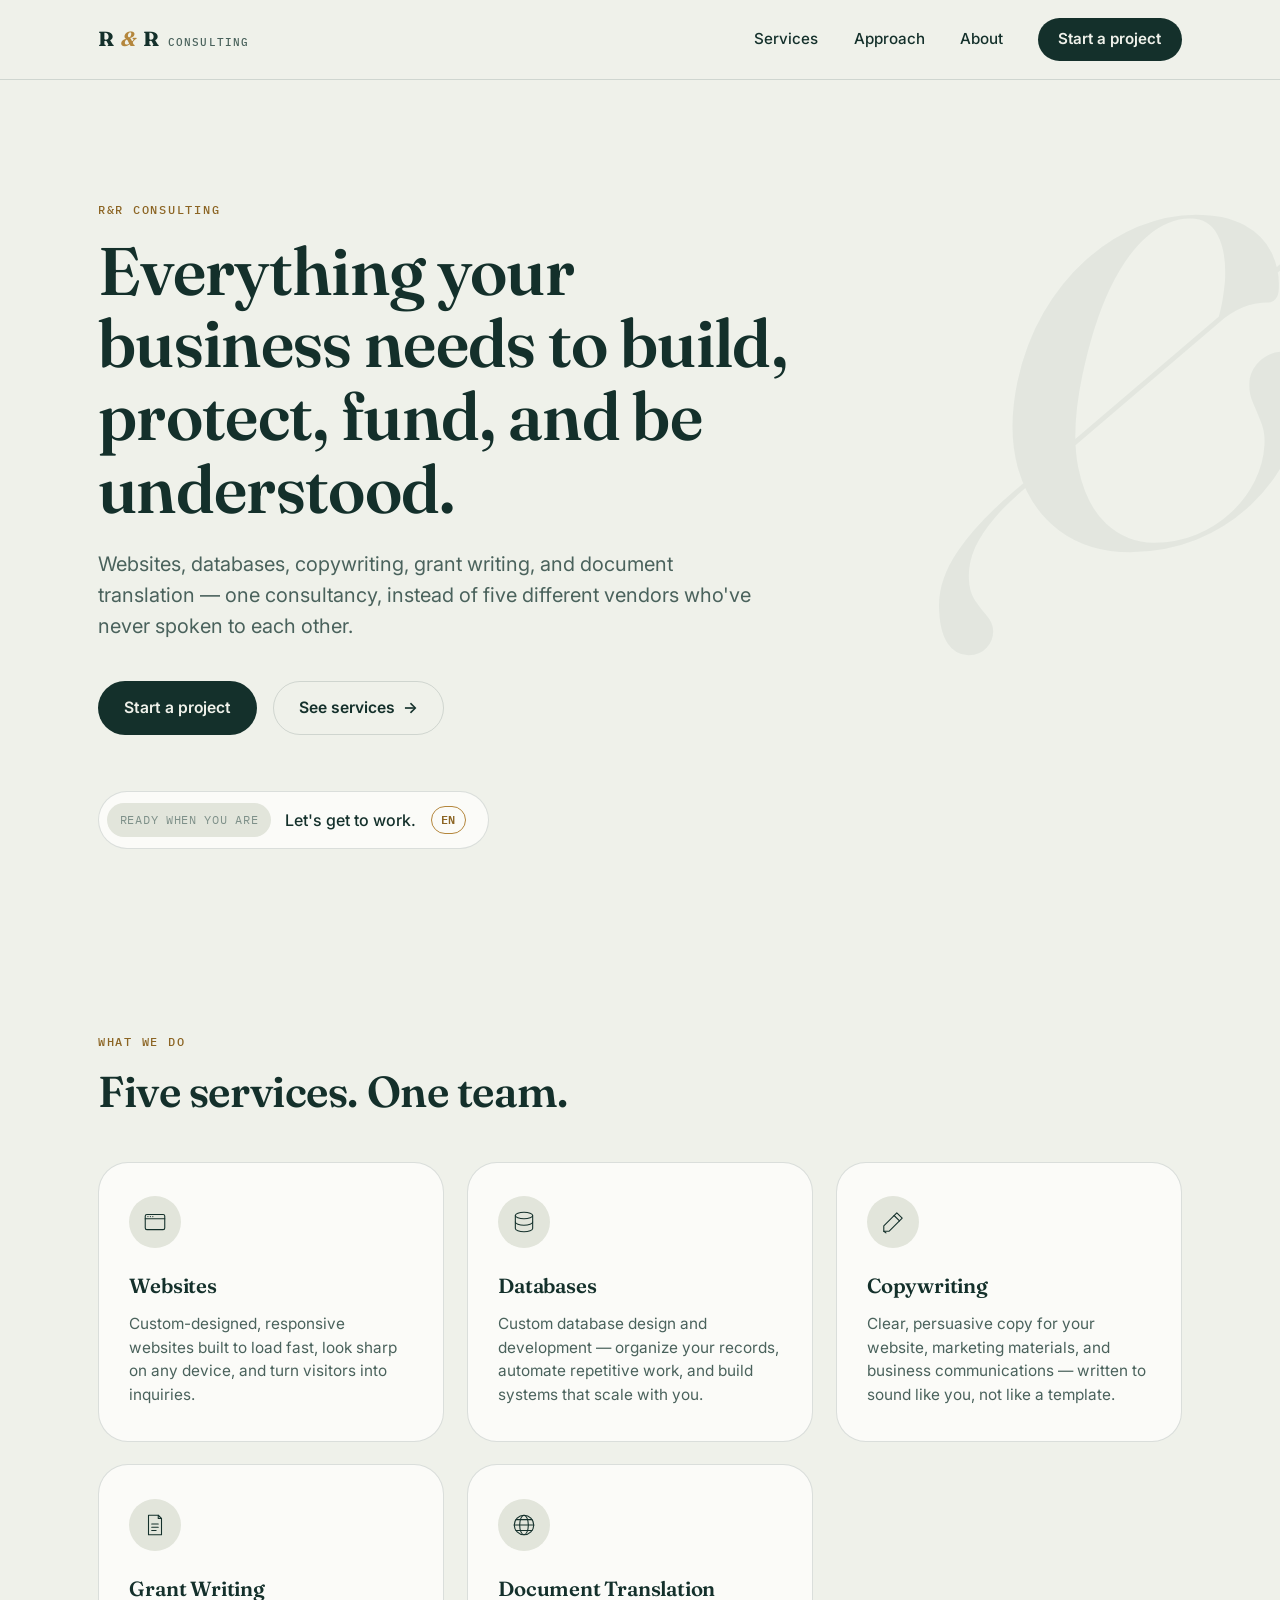
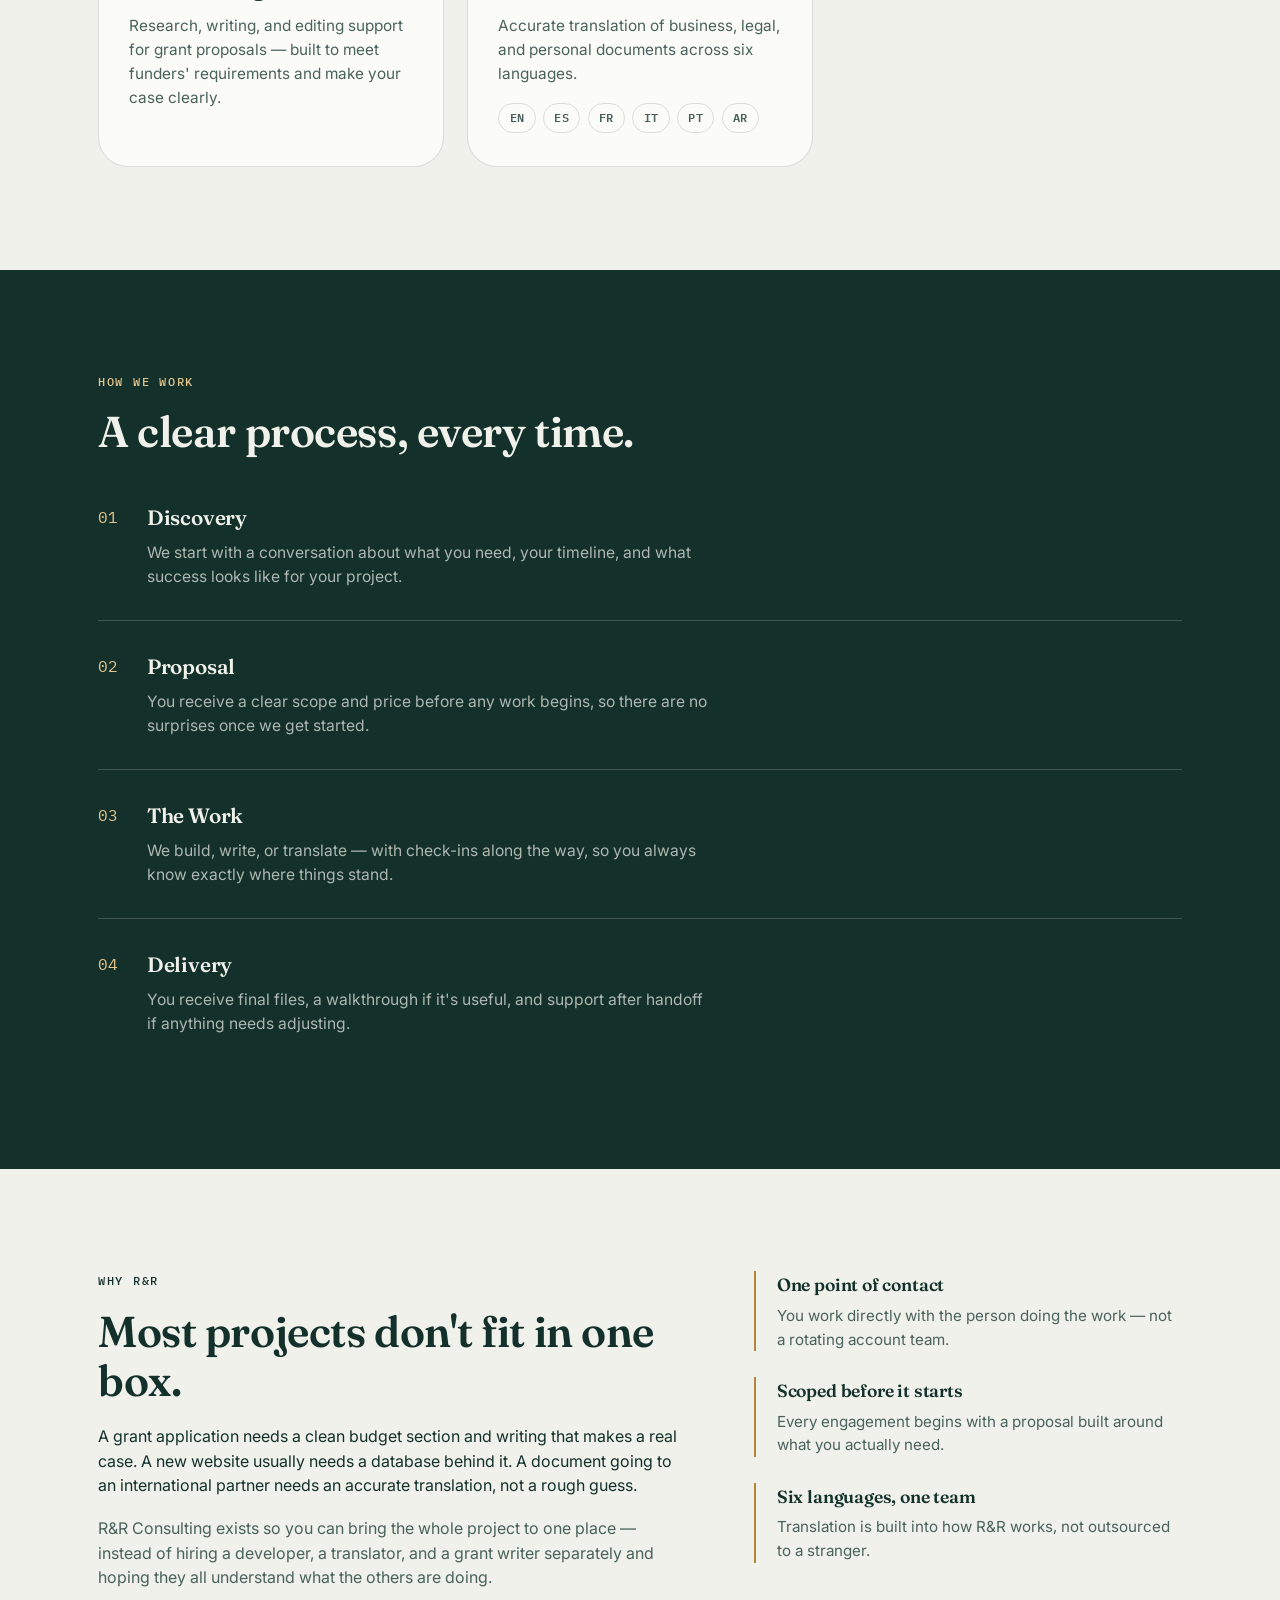
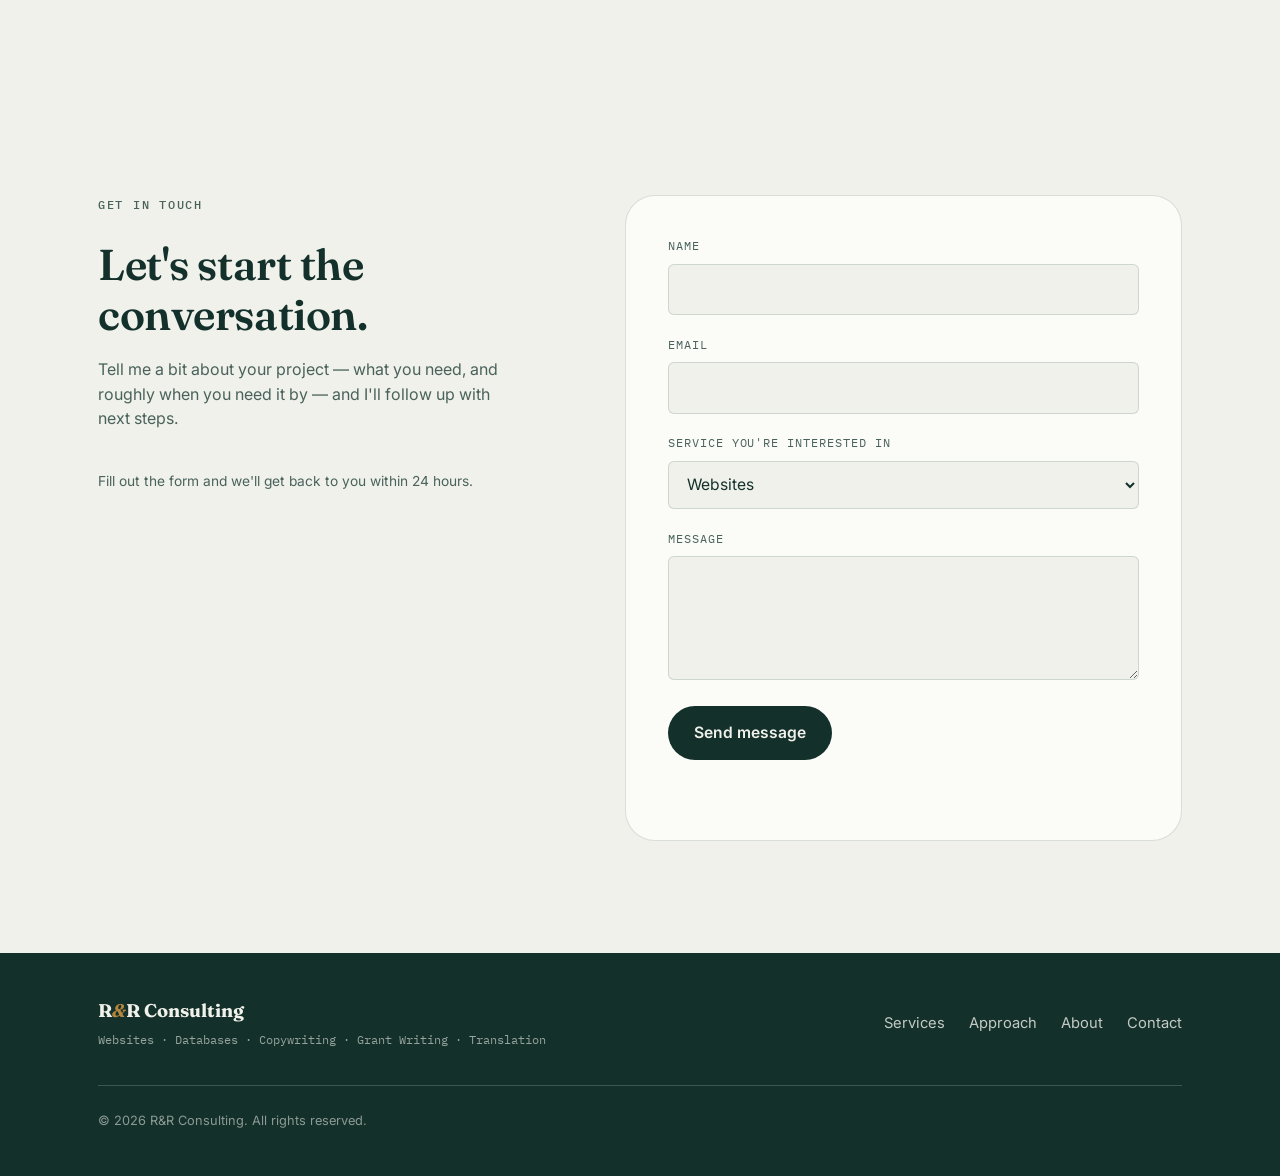
==== commit aa794148: "form desingn" ====
--- a/index.html
+++ b/index.html
@@ -204,76 +204,97 @@
   </section>
 
   <!-- ============ CONTACT ============ -->
-  <form
-  class="contact__form reveal"
-  id="contactForm"
-  action="https://formsubmit.co/c23m900@gmail.com"
-  method="POST">
-
-  <input type="hidden" name="_subject" value="New R&R Consulting Project Inquiry">
-  <input type="hidden" name="_template" value="table">
-  <input type="hidden" name="form_name" value="Contact">
-
-  <div class="field">
-    <label for="name">Name</label>
-    <input
-      type="text"
-      id="name"
-      name="name"
-      required
-      autocomplete="name">
+  <section class="contact" id="contact">
+  <div class="section__inner contact__grid">
+
+    <div class="contact__info reveal">
+      <p class="eyebrow">Get in touch</p>
+      <h2 class="section__title">Let's start the conversation.</h2>
+      <p>
+        Tell me a bit about your project — what you need, and roughly when
+        you need it by — and I'll follow up with next steps.
+      </p>
+      <p class="contact__note">
+        Fill out the form and we'll get back to you within 24 hours.
+      </p>
+    </div>
+
+    <form
+      class="contact__form reveal"
+      id="contactForm"
+      action="https://formsubmit.co/c23m900@gmail.com"
+      method="POST">
+
+      <!-- FormSubmit settings -->
+      <input type="hidden" name="_subject" value="New R&R Consulting Project Inquiry">
+      <input type="hidden" name="_template" value="table">
+      <input type="hidden" name="_next" value="https://rnrconsultinggroup.com/#contact">
+
+      <!-- Spam protection -->
+      <input
+        type="text"
+        name="_honey"
+        style="display:none"
+        tabindex="-1"
+        autocomplete="off">
+
+      <div class="field">
+        <label for="name">Name</label>
+        <input
+          type="text"
+          id="name"
+          name="name"
+          required
+          autocomplete="name">
+      </div>
+
+      <div class="field">
+        <label for="email">Email</label>
+        <input
+          type="email"
+          id="email"
+          name="email"
+          required
+          autocomplete="email">
+      </div>
+
+      <div class="field">
+        <label for="service">Service you're interested in</label>
+        <select id="service" name="service">
+          <option>Websites</option>
+          <option>Databases</option>
+          <option>Copywriting</option>
+          <option>Grant Writing</option>
+          <option>Document Translation</option>
+          <option>Something else / not sure yet</option>
+        </select>
+      </div>
+
+      <div class="field">
+        <label for="message">Message</label>
+        <textarea
+          id="message"
+          name="message"
+          rows="4"
+          required></textarea>
+      </div>
+
+      <button
+        type="submit"
+        class="btn btn--primary"
+        id="formSubmit">
+        Send message
+      </button>
+
+      <p
+        class="form__note"
+        id="formNote"
+        role="status">
+      </p>
+
+    </form>
   </div>
-
-  <div class="field">
-    <label for="email">Email</label>
-    <input
-      type="email"
-      id="email"
-      name="email"
-      required
-      autocomplete="email">
-  </div>
-
-  <div class="field">
-    <label for="service">Service you're interested in</label>
-    <select id="service" name="service">
-      <option>Websites</option>
-      <option>Databases</option>
-      <option>Copywriting</option>
-      <option>Grant Writing</option>
-      <option>Document Translation</option>
-      <option>Something else / not sure yet</option>
-    </select>
-  </div>
-
-  <div class="field">
-    <label for="message">Message</label>
-    <textarea
-      id="message"
-      name="message"
-      rows="4"
-      required></textarea>
-  </div>
-
-  <input
-    type="text"
-    name="_honey"
-    style="display:none"
-    tabindex="-1"
-    autocomplete="off">
-
-  <button
-    type="submit"
-    class="btn btn--primary"
-    id="formSubmit">
-    Send message
-  </button>
-
-  <p class="form__note" id="formNote" role="status">
-    We reply within one business day.
-  </p>
-
-</form>
+</section>
 
 </main>
 
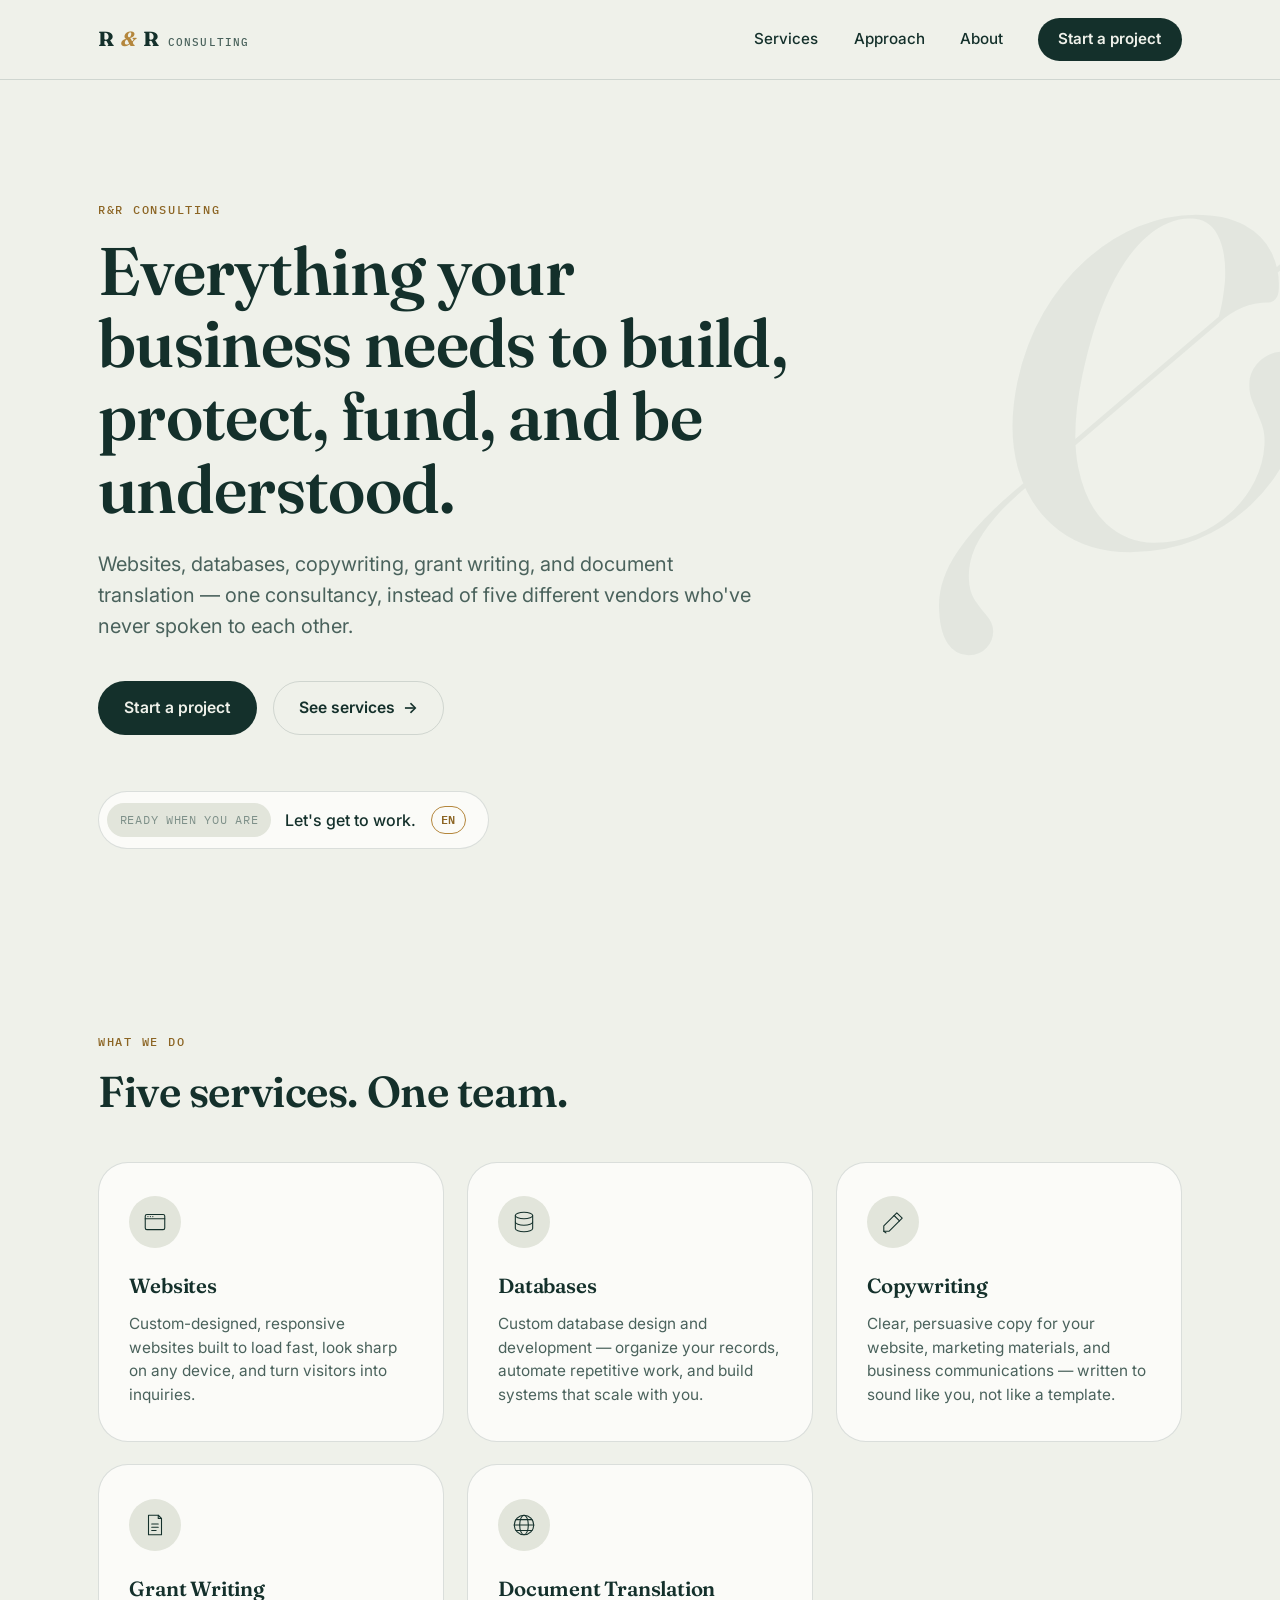
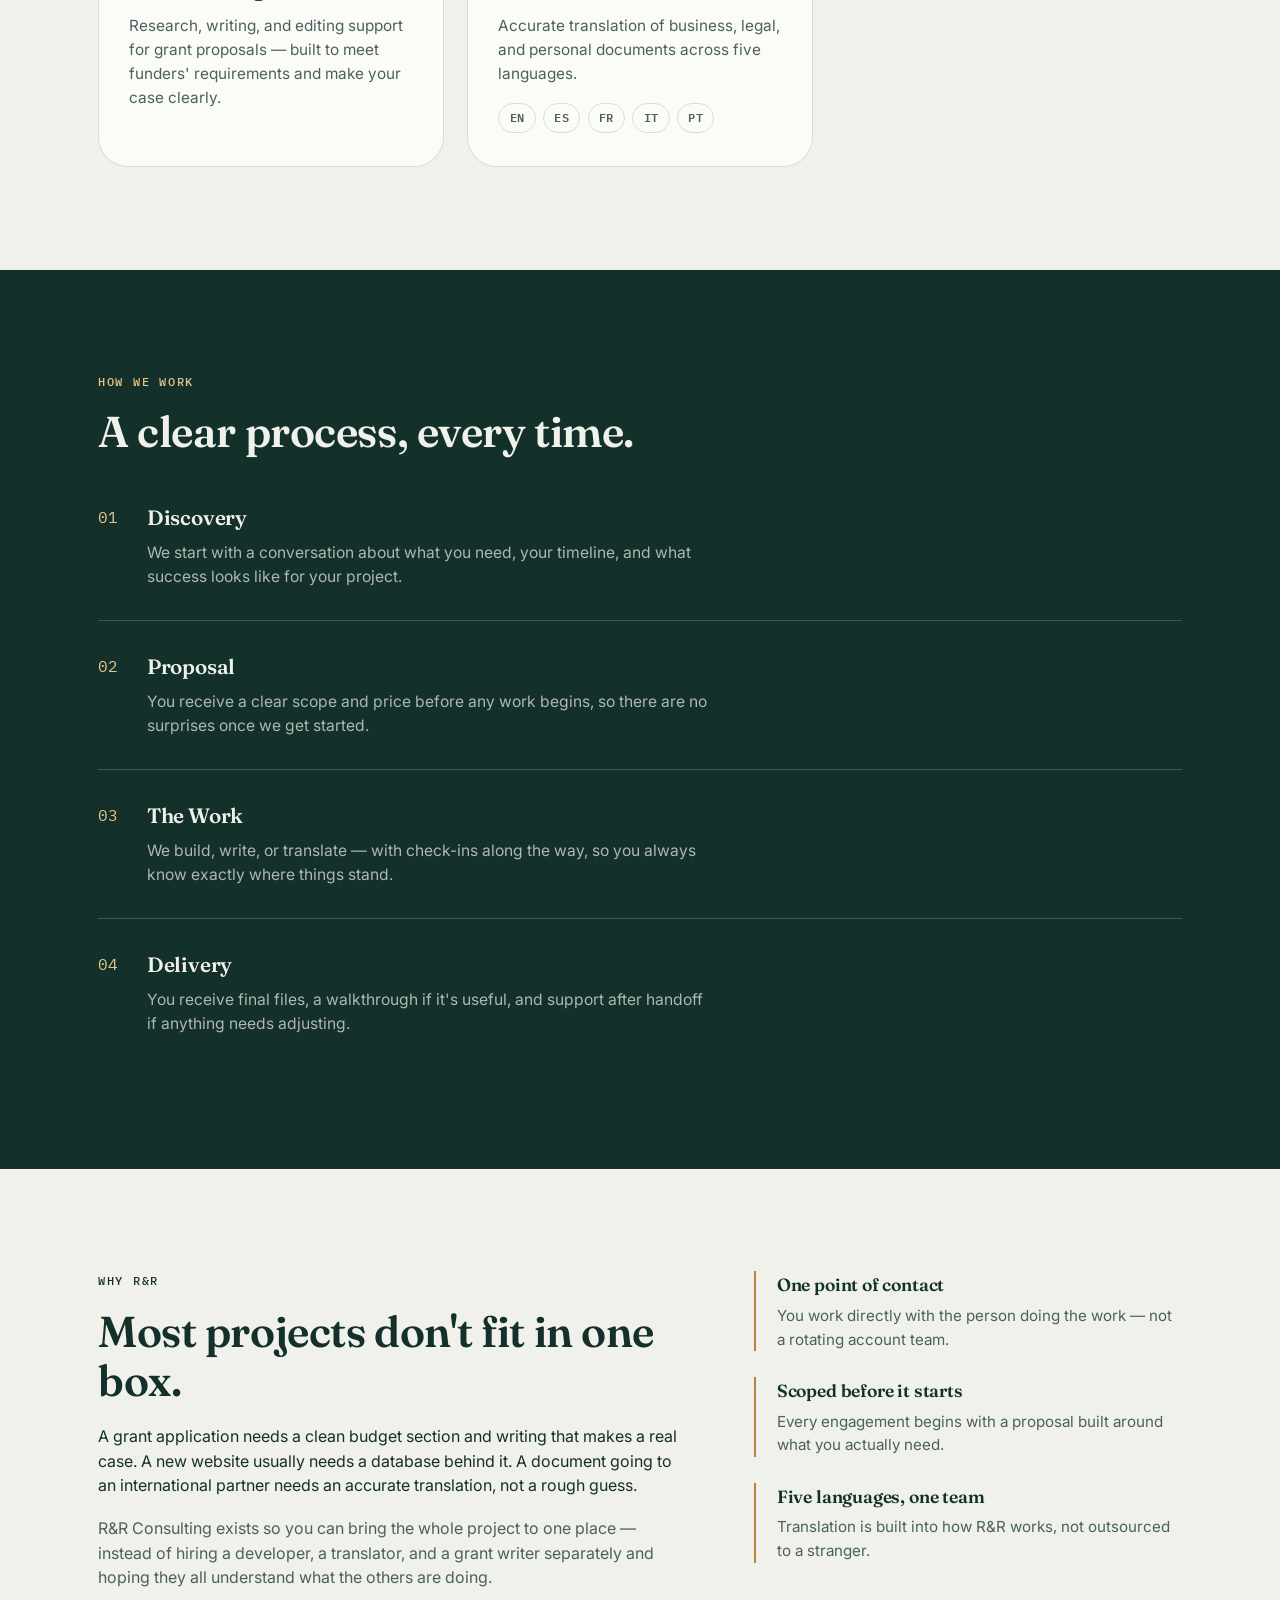
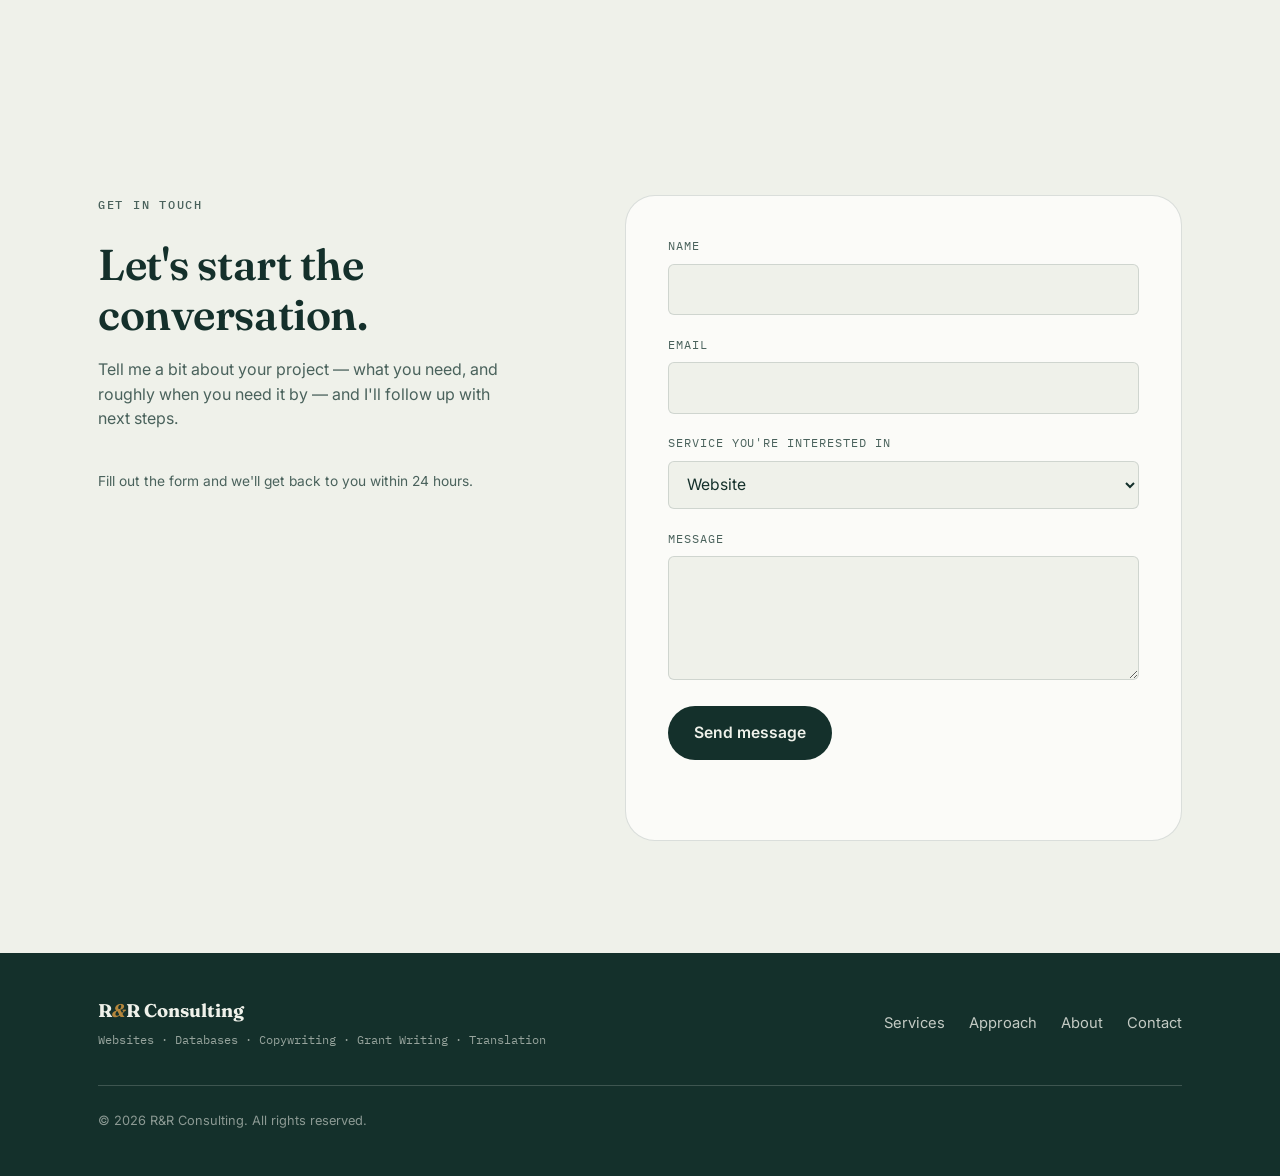
==== commit 0a61ec2f: "content edited" ====
--- a/index.html
+++ b/index.html
@@ -3,7 +3,7 @@
 <head>
 <meta charset="UTF-8">
 <meta name="viewport" content="width=device-width, initial-scale=1.0">
-<title>R&amp;R Consulting — Websites, Databases, Copywriting, Grant Writing &amp; Translation</title>
+<title>R&amp;R Consulting</title>
 <meta name="description" content="R&amp;R Consulting builds websites and databases, writes copy and grant proposals, and translates documents across six languages — one team instead of five vendors.">
 
 <link rel="preconnect" href="https://fonts.googleapis.com">
@@ -123,14 +123,14 @@
             </svg>
           </div>
           <h3>Document Translation</h3>
-          <p>Accurate translation of business, legal, and personal documents across six languages.</p>
+          <p>Accurate translation of business, legal, and personal documents across five languages.</p>
           <div class="lang-chips">
             <span title="English">EN</span>
             <span title="Spanish">ES</span>
             <span title="French">FR</span>
             <span title="Italian">IT</span>
             <span title="Portuguese">PT</span>
-            <span title="Arabic">AR</span>
+            
           </div>
         </article>
 
@@ -196,7 +196,7 @@
           <p>Every engagement begins with a proposal built around what you actually need.</p>
         </li>
         <li class="reveal">
-          <h3>Six languages, one team</h3>
+          <h3>Five languages, one team</h3>
           <p>Translation is built into how R&amp;R works, not outsourced to a stranger.</p>
         </li>
       </ul>
@@ -228,7 +228,7 @@
       <!-- FormSubmit settings -->
       <input type="hidden" name="_subject" value="New R&R Consulting Project Inquiry">
       <input type="hidden" name="_template" value="table">
-      <input type="hidden" name="_next" value="https://rnrconsultinggroup.com/#contact">
+      <input type="hidden" name="_next" value="https://rnrconsultinggroup.com/thank-you.html">
 
       <!-- Spam protection -->
       <input
@@ -261,12 +261,12 @@
       <div class="field">
         <label for="service">Service you're interested in</label>
         <select id="service" name="service">
-          <option>Websites</option>
-          <option>Databases</option>
+          <option>Website</option>
+          <option>Database</option>
+          <option>Grant Writing</option>
           <option>Copywriting</option>
-          <option>Grant Writing</option>
           <option>Document Translation</option>
-          <option>Something else / not sure yet</option>
+          <option>Something else</option>
         </select>
       </div>
 
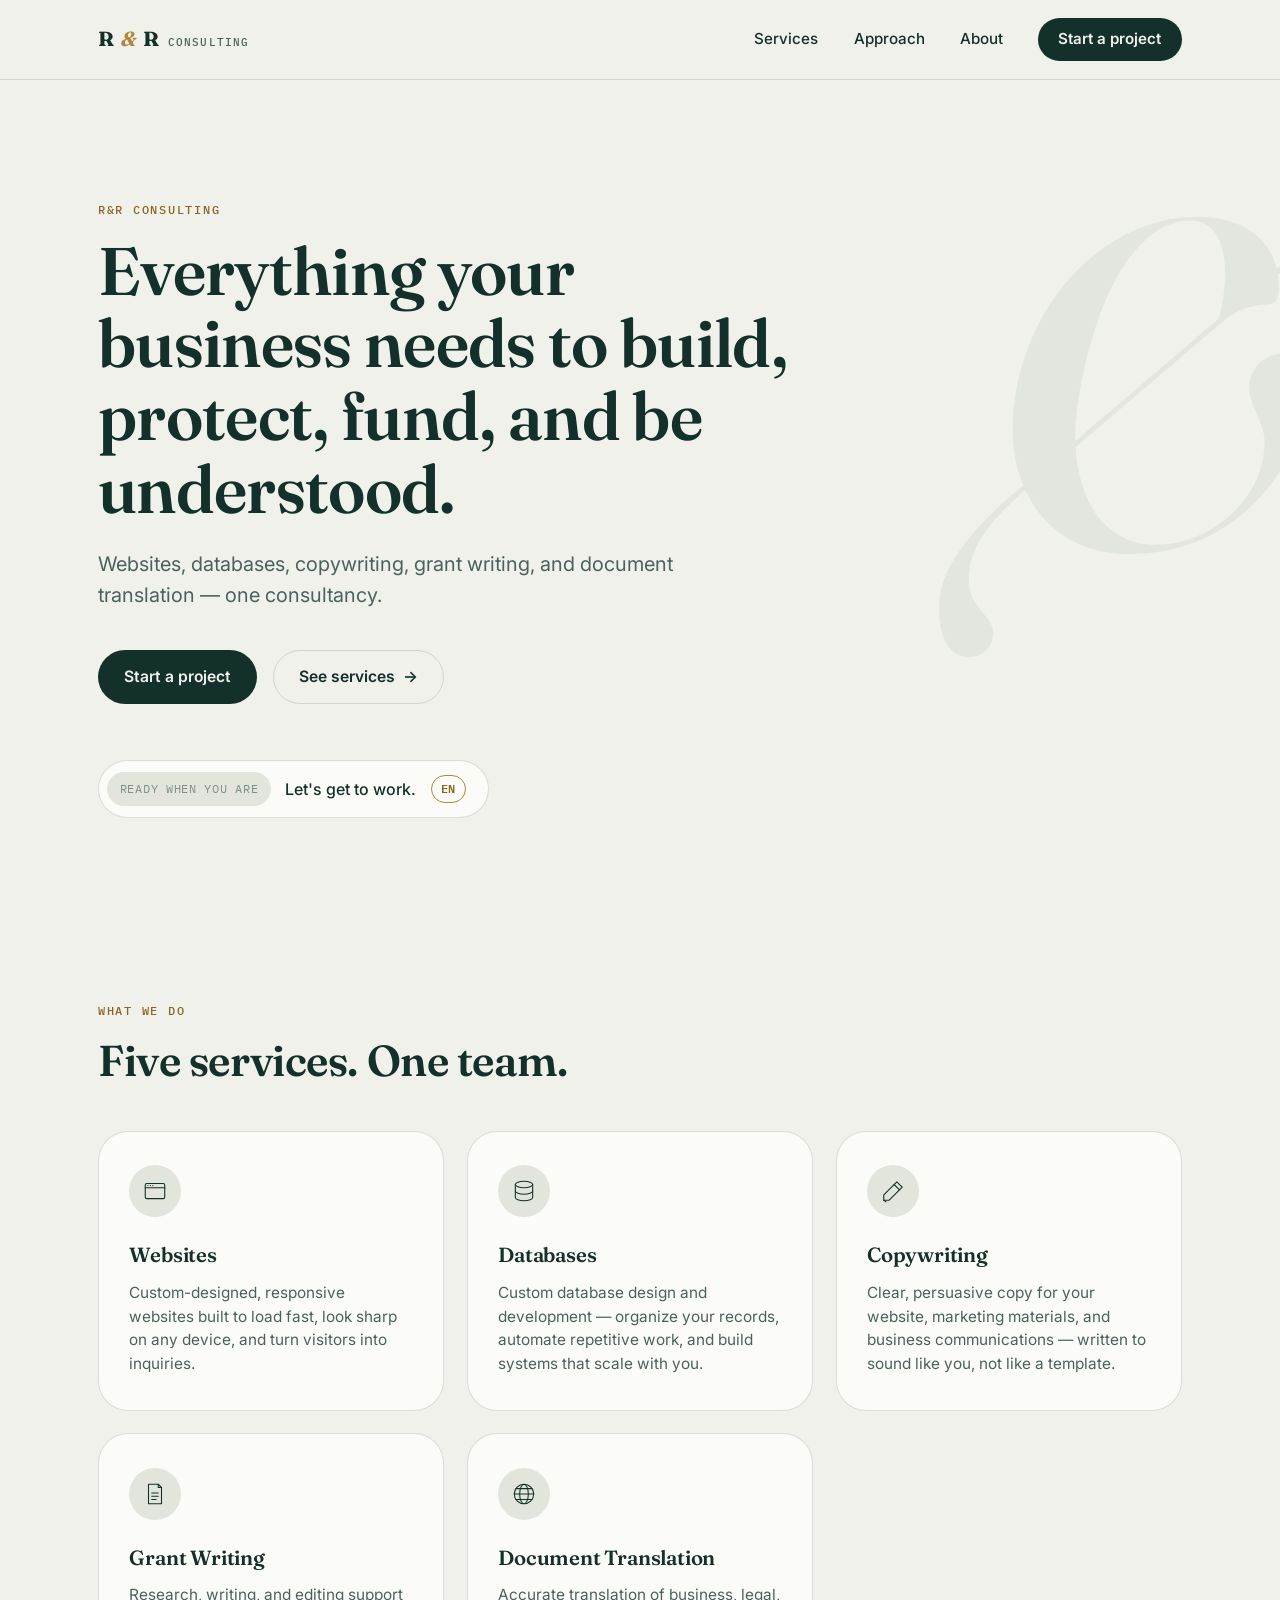
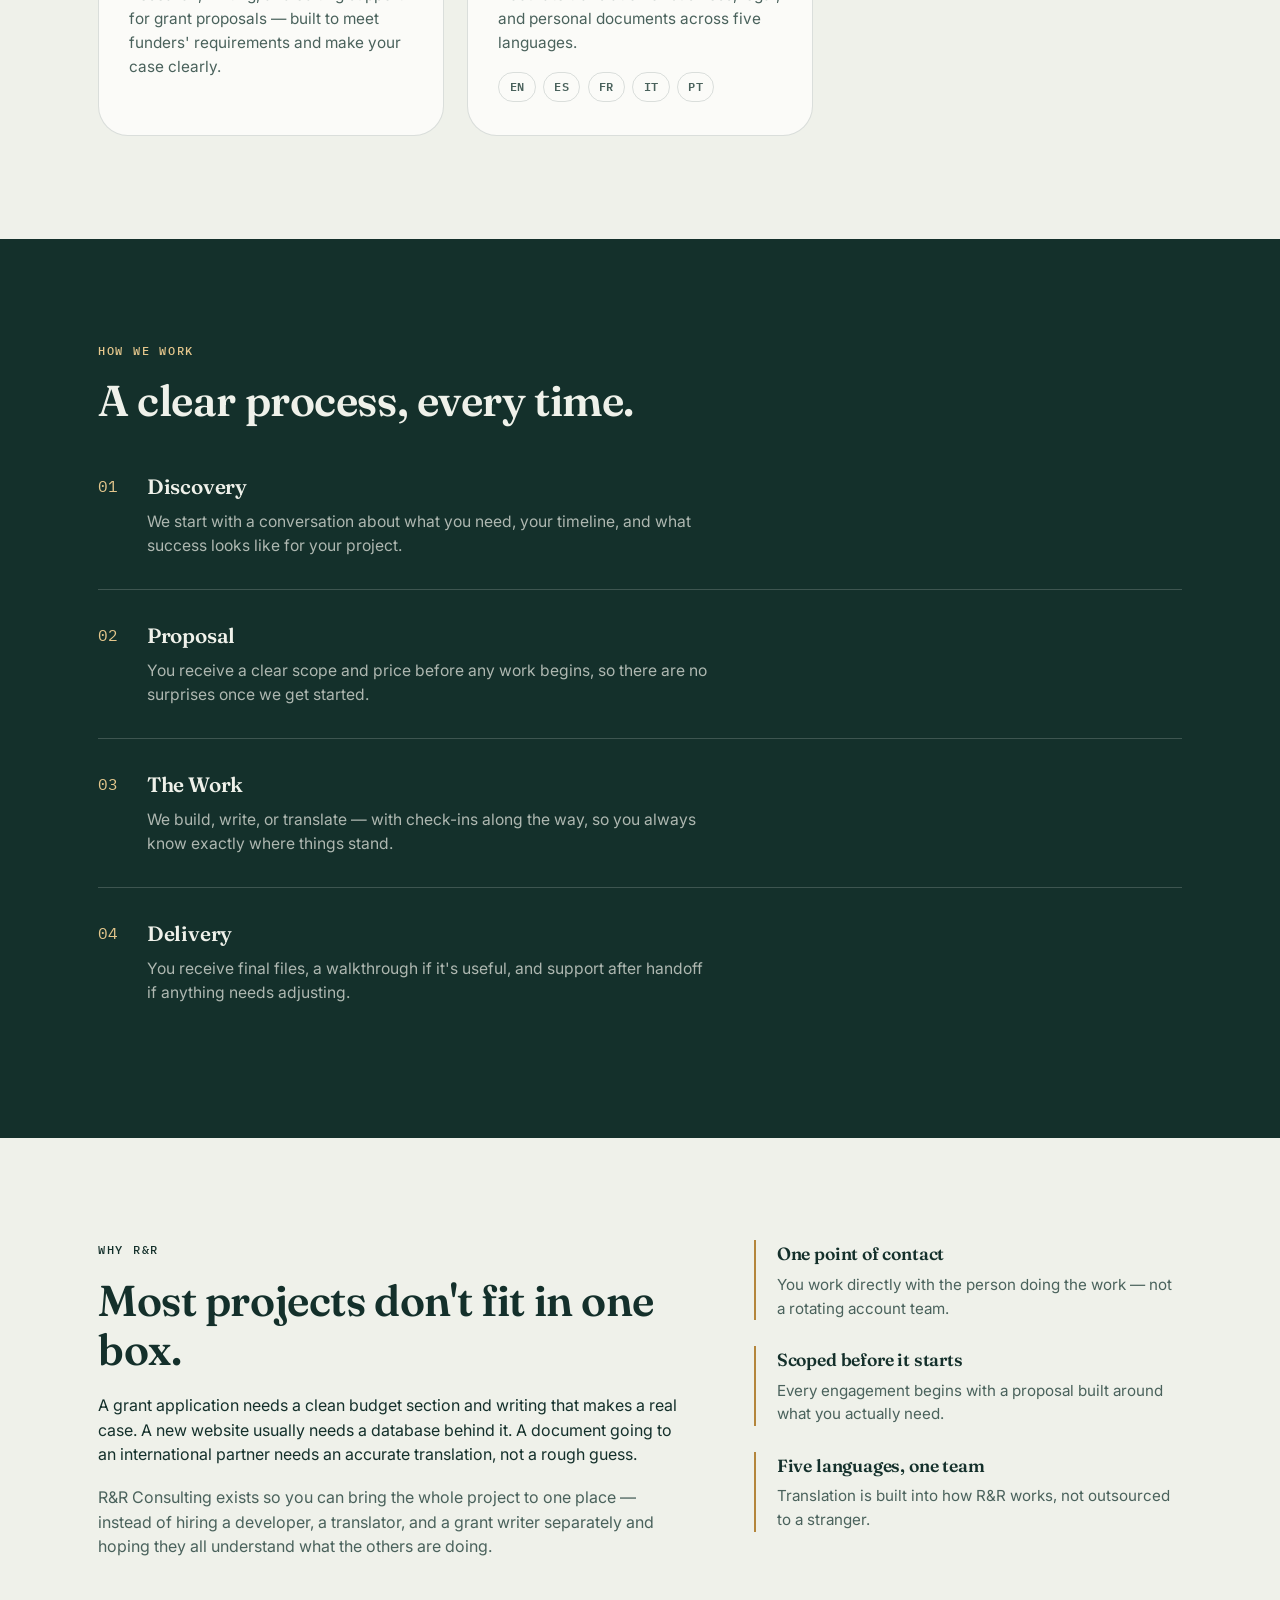
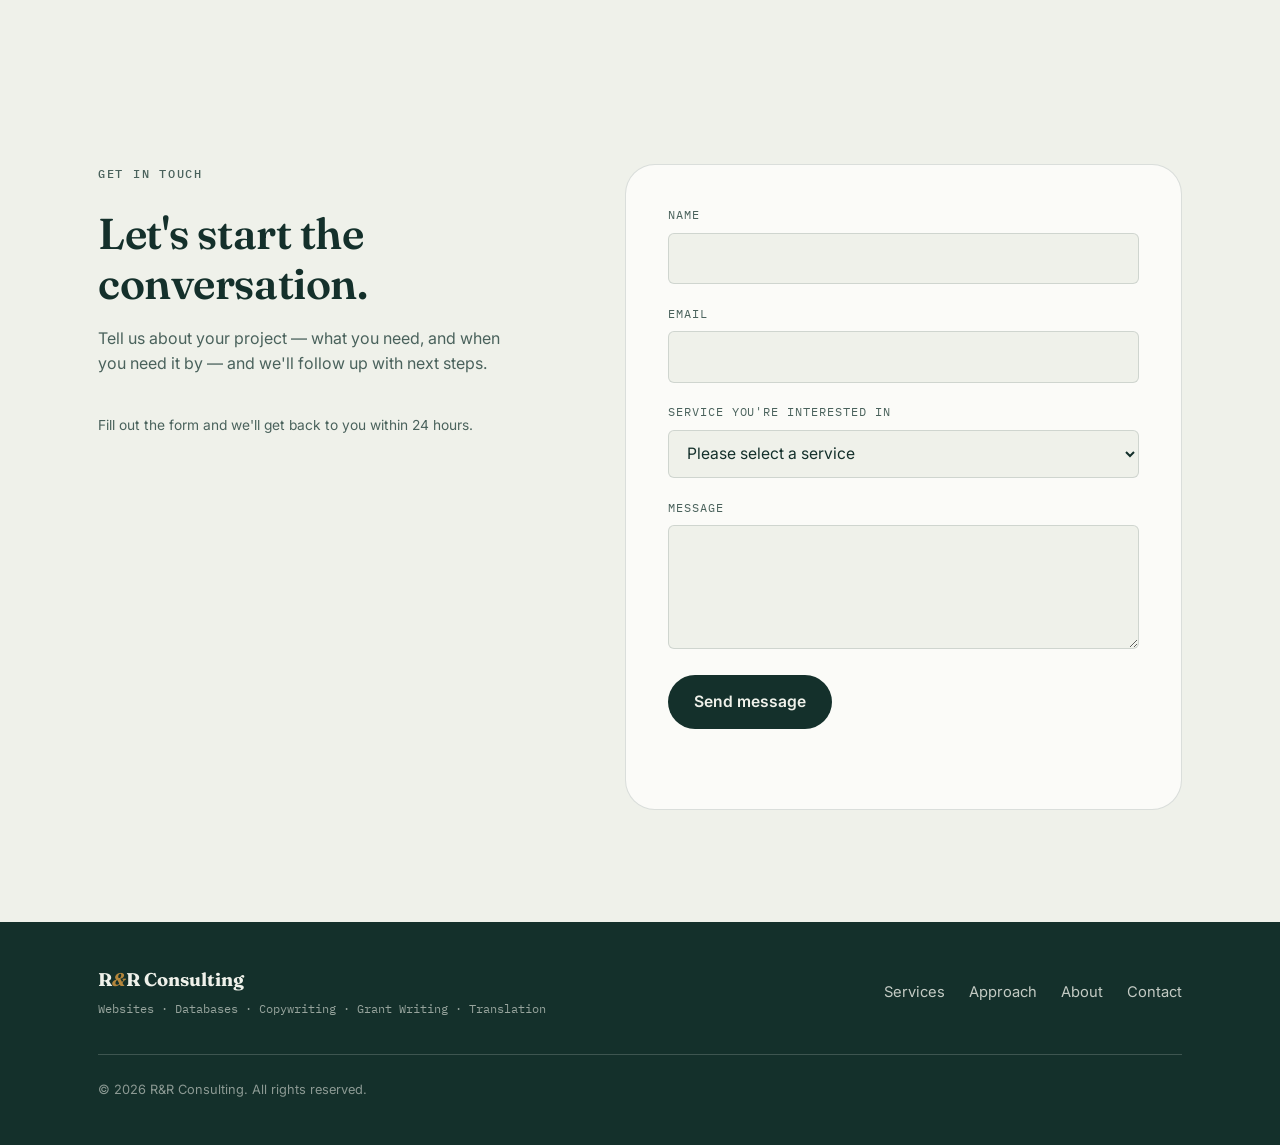
==== commit ad64ccf1: "content 2v" ====
--- a/index.html
+++ b/index.html
@@ -39,7 +39,7 @@
     <div class="hero__inner">
       <p class="eyebrow">R&amp;R Consulting</p>
       <h1 class="hero__title">Everything your business needs to build, protect, fund, and be understood.</h1>
-      <p class="hero__subhead">Websites, databases, copywriting, grant writing, and document translation — one consultancy, instead of five different vendors who've never spoken to each other.</p>
+      <p class="hero__subhead">Websites, databases, copywriting, grant writing, and document translation — one consultancy.</p>
       <div class="hero__actions">
         <a href="#contact" class="btn btn--primary">Start a project</a>
         <a href="#services" class="btn btn--ghost">See services <span aria-hidden="true">→</span></a>
@@ -211,8 +211,8 @@
       <p class="eyebrow">Get in touch</p>
       <h2 class="section__title">Let's start the conversation.</h2>
       <p>
-        Tell me a bit about your project — what you need, and roughly when
-        you need it by — and I'll follow up with next steps.
+        Tell us about your project — what you need, and when
+        you need it by — and we'll follow up with next steps.
       </p>
       <p class="contact__note">
         Fill out the form and we'll get back to you within 24 hours.
@@ -260,7 +260,8 @@
 
       <div class="field">
         <label for="service">Service you're interested in</label>
-        <select id="service" name="service">
+        <select id="service" name="service" required>
+          <option value="" selected disabled>Please select a service</option>
           <option>Website</option>
           <option>Database</option>
           <option>Grant Writing</option>
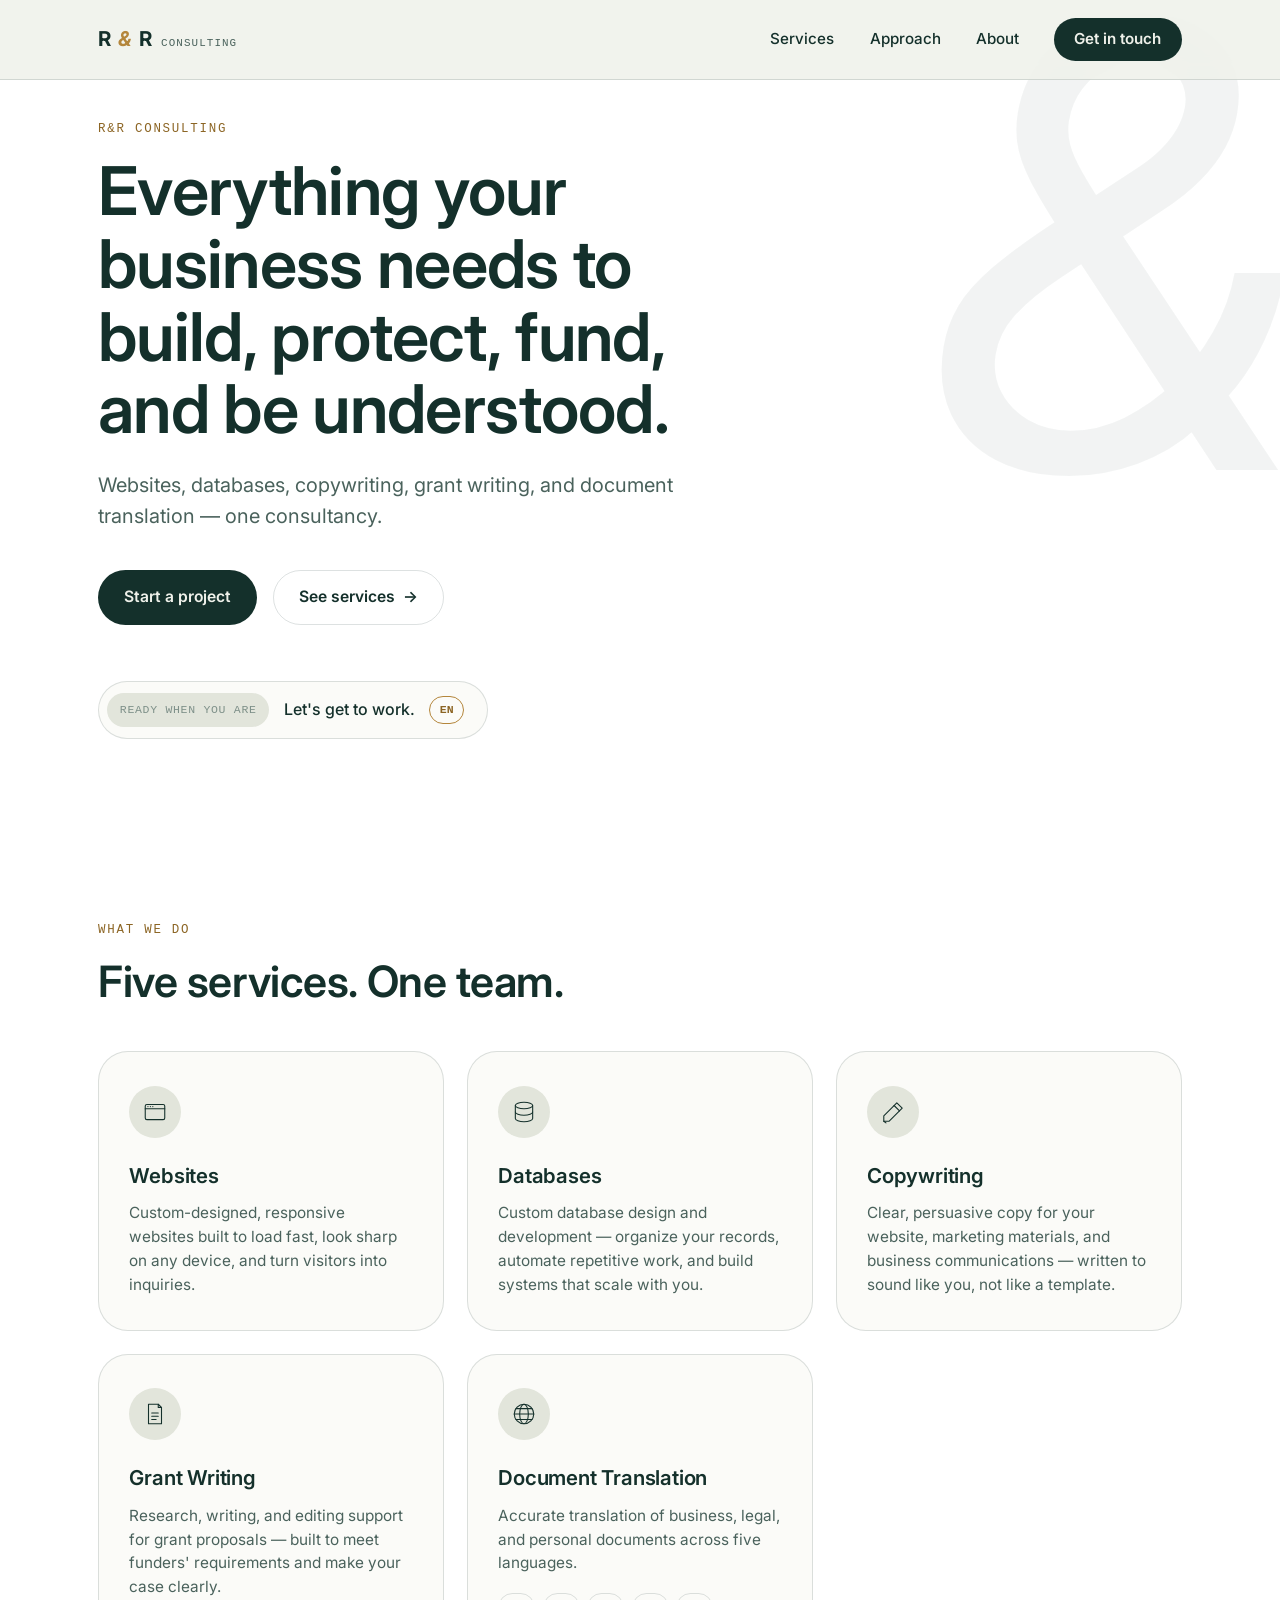
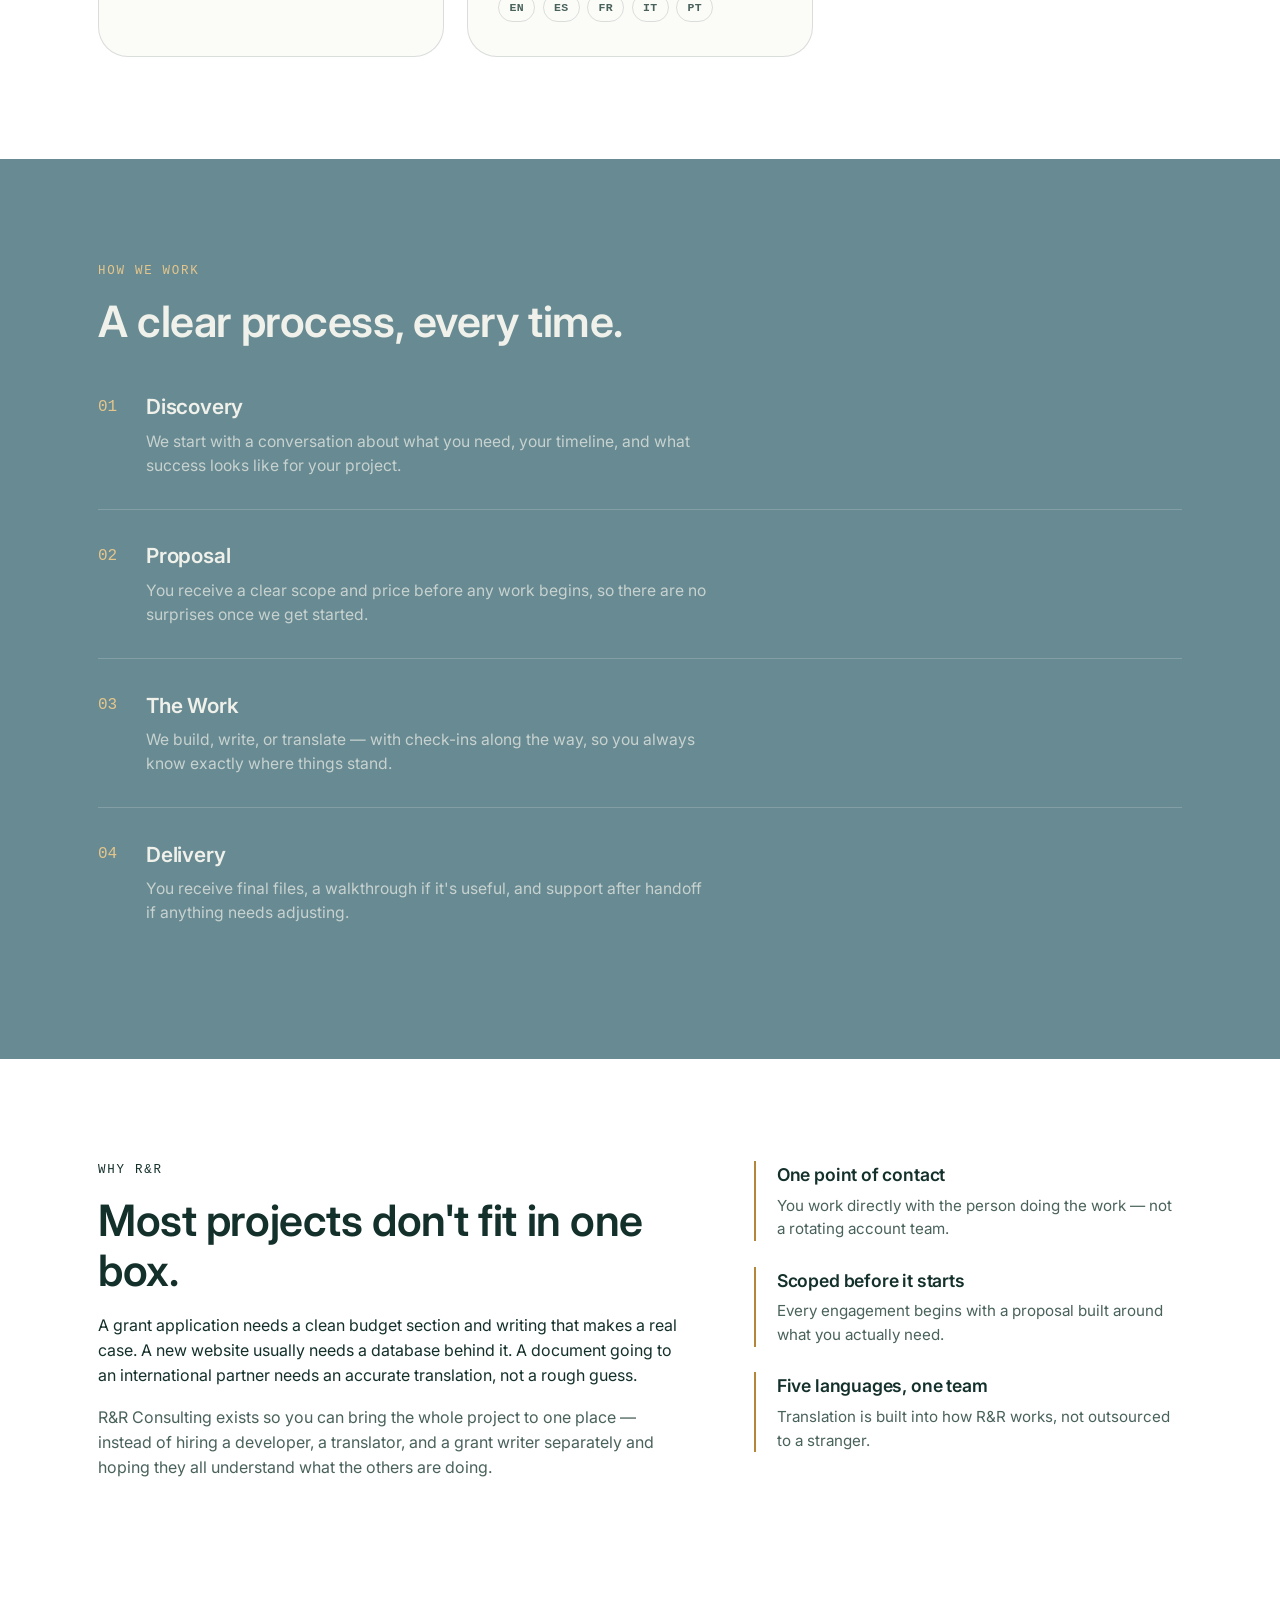
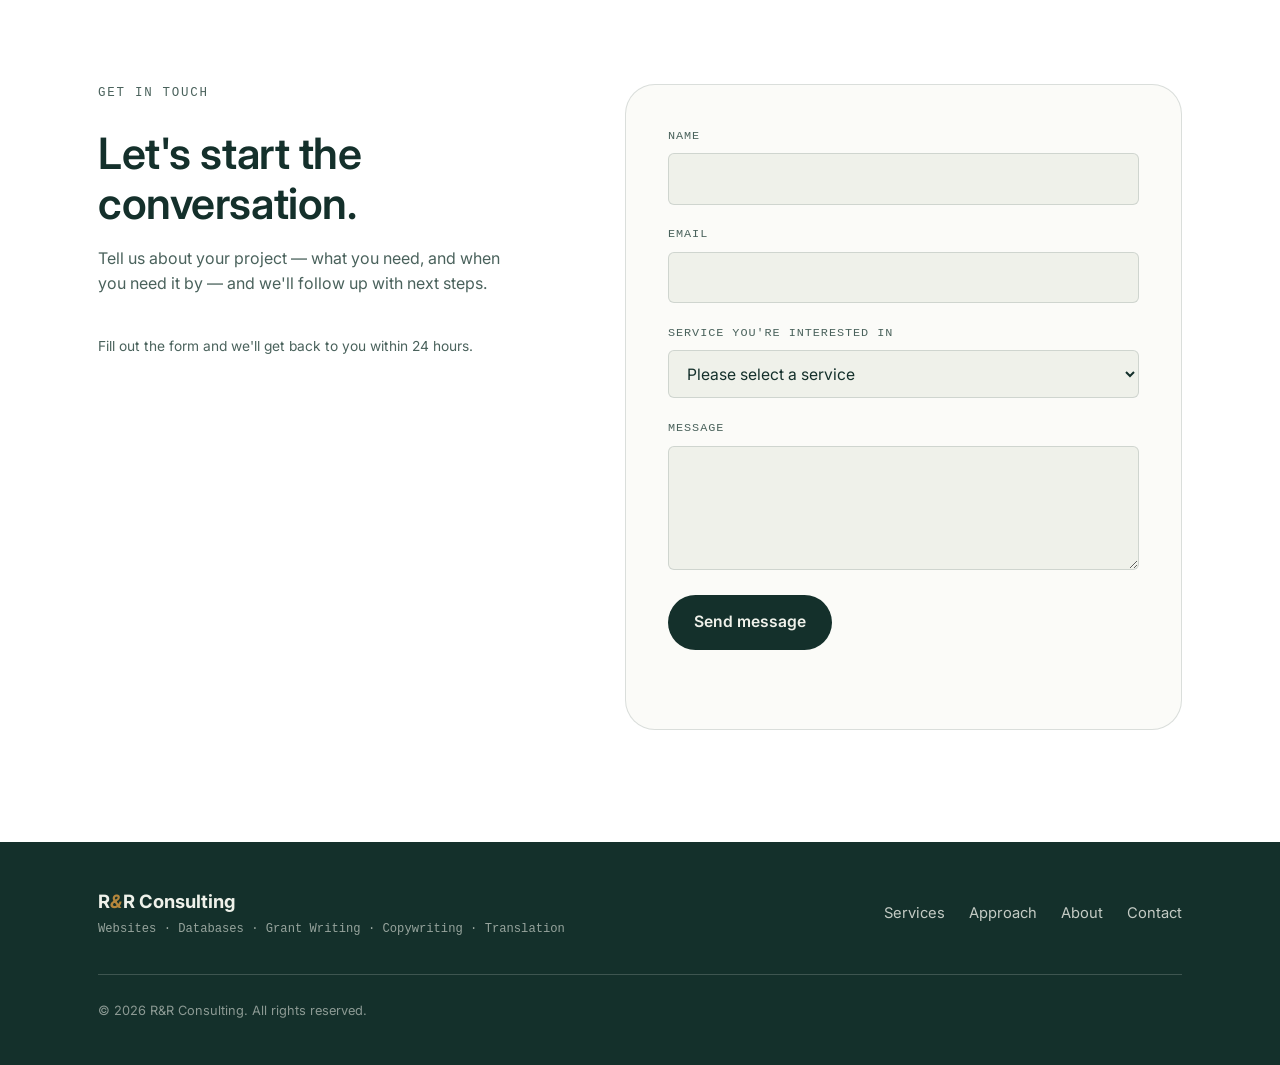
==== commit 6466902c: "font and backgroun" ====
--- a/index.html
+++ b/index.html
@@ -8,7 +8,7 @@
 
 <link rel="preconnect" href="https://fonts.googleapis.com">
 <link rel="preconnect" href="https://fonts.gstatic.com" crossorigin>
-<link href="https://fonts.googleapis.com/css2?family=Fraunces:ital,opsz,wght@0,9..144,300..900;1,9..144,400..600&family=IBM+Plex+Mono:wght@400;500;600&family=IBM+Plex+Sans:wght@400;500;600;700&display=swap&family=Inter:wght@400;500;600;700;800" rel="stylesheet">
+<link href="https://fonts.googleapis.com/css2?family=Inter:wght@400;500;600;700;800&family=Fraunces:ital,opsz,wght@0,9..144,300..900;1,9..144,400..600&display=swap" rel="stylesheet">
 <link rel='stylesheet' href='style.css' />
 
 </head>
@@ -23,7 +23,7 @@
       <a href="#services">Services</a>
       <a href="#approach">Approach</a>
       <a href="#about">About</a>
-      <a href="#contact" class="nav__cta">Start a project</a>
+      <a href="#contact" class="nav__cta">Get in touch</a>
     </nav>
     <button class="nav__toggle" id="navToggle" aria-label="Toggle menu" aria-expanded="false" aria-controls="navLinks">
       <span></span><span></span><span></span>
@@ -303,7 +303,7 @@
   <div class="section__inner footer__inner">
     <div>
       <p class="footer__brand">R<span class="amp">&amp;</span>R Consulting</p>
-      <p class="footer__tagline">Websites · Databases · Copywriting · Grant Writing · Translation</p>
+      <p class="footer__tagline">Websites · Databases · Grant Writing · Copywriting · Translation</p>
     </div>
     <nav class="footer__links">
       <a href="#services">Services</a>
--- a/style.css
+++ b/style.css
@@ -6,6 +6,7 @@
     --paper-dim:#E2E5DB;
     --white:#FBFBF8;
     --ink:#14302B;
+    --ink2:#688a92;
     --ink-soft:#4A625C;
     --ink-faint:#7E9089;
     --brass:#B4863C;
@@ -17,9 +18,9 @@
     --radius-sm:6px;
     --radius-md:16px;
     --radius-lg:30px;
-    --font-display:'Fraunces', Georgia, serif;
-    --font-body:'Inter', -apple-system, BlinkMacSystemFont, sans-serif;
-    --font-mono: ui-monospace, 'SF Mono', 'Cascadia Mono', 'Segoe UI Mono', 'IBM Plex Mono', monospace;
+   --font-display:'Inter', -apple-system, BlinkMacSystemFont, 'Segoe UI', sans-serif;
+--font-body:'Inter', -apple-system, BlinkMacSystemFont, sans-serif;
+--font-mono: ui-monospace, 'SF Mono', 'Cascadia Mono', 'Segoe UI Mono', monospace;
     --ease:cubic-bezier(.22,.61,.36,1);
     --container:1180px;
   }
@@ -32,7 +33,7 @@
   body{
     font-family:var(--font-body);
     color:var(--ink);
-    background:var(--paper);
+    background:var(--);
     line-height:1.55;
     -webkit-font-smoothing:antialiased;
     overflow-x:hidden;
@@ -119,8 +120,11 @@
      NAV
      ============================================================ */
   .nav{
-    position:sticky;
+    position:fixed;
     top:0;
+    left: 0;
+    right: 0;
+    width: 100%;
     z-index:100;
     background:rgba(239,241,234,0.86);
     backdrop-filter:blur(10px);
@@ -351,7 +355,7 @@
      APPROACH (dark band)
      ============================================================ */
   .approach{
-    background:var(--ink);
+    background:var(--ink2);
     color:var(--paper);
     padding:clamp(4rem,8vw,6.5rem) 0;
     position:relative;
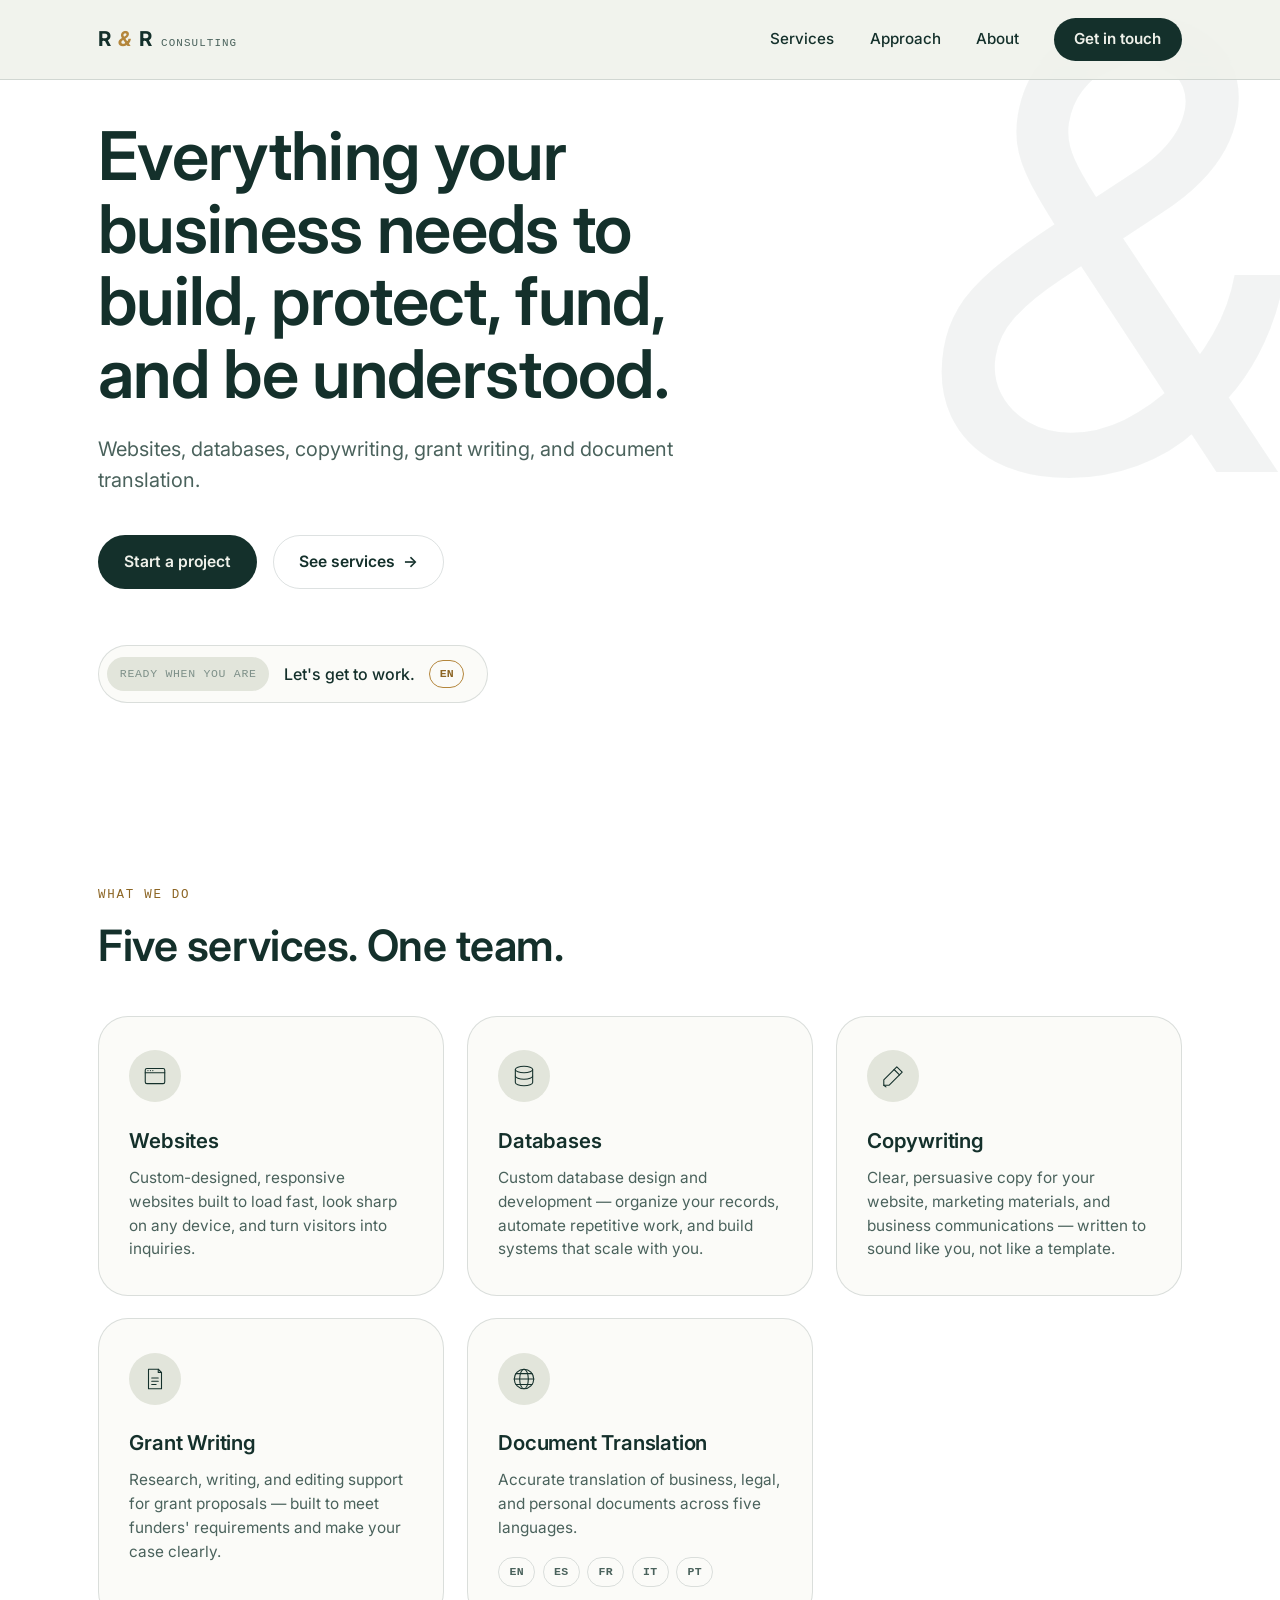
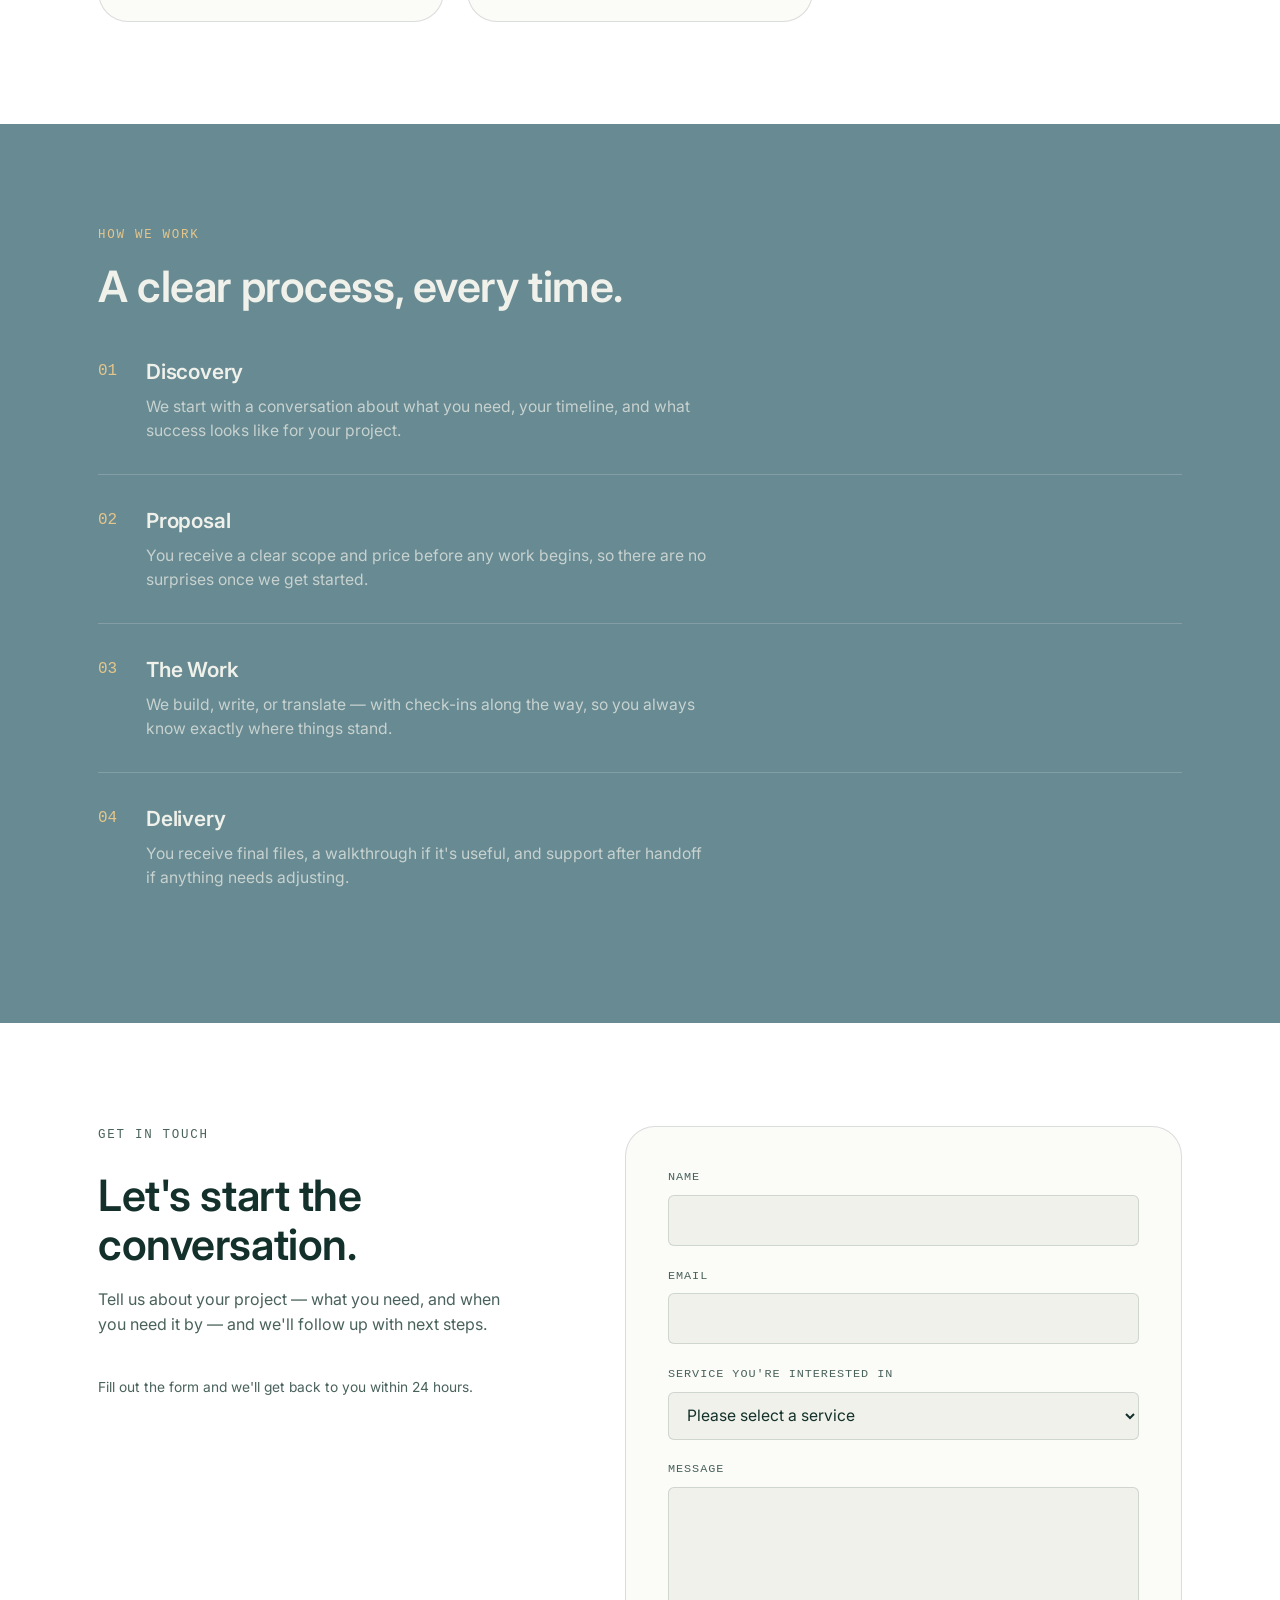
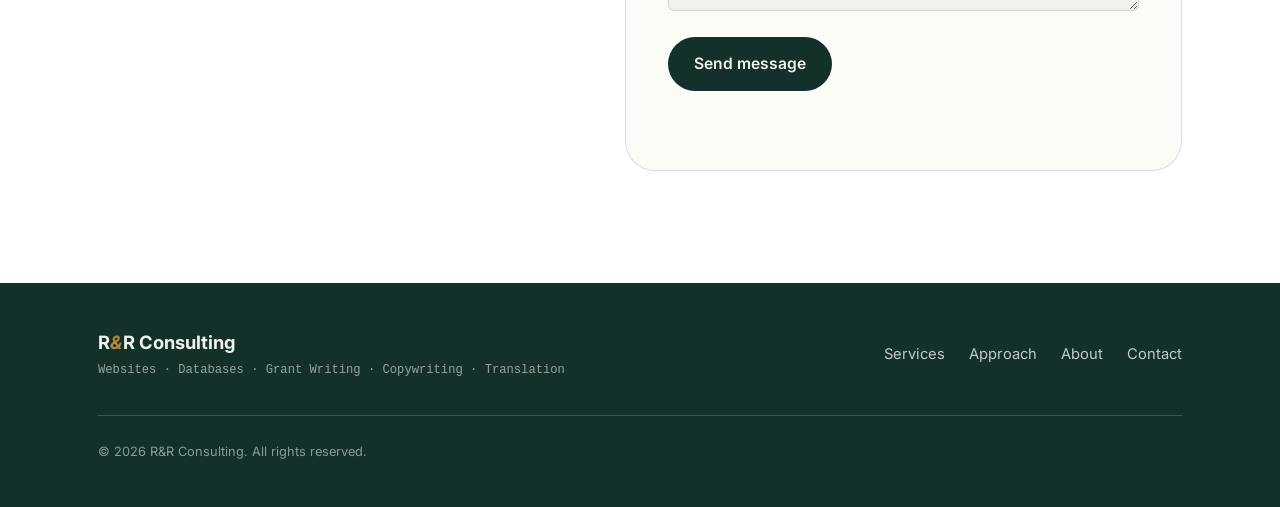
==== commit 1eb146f4: "about us page added" ====
--- a/index.html
+++ b/index.html
@@ -22,7 +22,7 @@
     <nav class="nav__links" id="navLinks">
       <a href="#services">Services</a>
       <a href="#approach">Approach</a>
-      <a href="#about">About</a>
+      <a href="about_us.html">About</a>
       <a href="#contact" class="nav__cta">Get in touch</a>
     </nav>
     <button class="nav__toggle" id="navToggle" aria-label="Toggle menu" aria-expanded="false" aria-controls="navLinks">
@@ -37,9 +37,9 @@
   <section class="hero" id="top">
     <div class="hero__watermark" aria-hidden="true">&amp;</div>
     <div class="hero__inner">
-      <p class="eyebrow">R&amp;R Consulting</p>
+      <!--<p class="eyebrow">R&amp;R Consulting</p> -->
       <h1 class="hero__title">Everything your business needs to build, protect, fund, and be understood.</h1>
-      <p class="hero__subhead">Websites, databases, copywriting, grant writing, and document translation — one consultancy.</p>
+      <p class="hero__subhead">Websites, databases, copywriting, grant writing, and document translation.</p>
       <div class="hero__actions">
         <a href="#contact" class="btn btn--primary">Start a project</a>
         <a href="#services" class="btn btn--ghost">See services <span aria-hidden="true">→</span></a>
@@ -177,7 +177,7 @@
     </div>
   </section>
 
-  <!-- ============ ABOUT ============ -->
+  <!-- ============ ABOUT ============
   <section class="about" id="about">
     <div class="section__inner about__grid">
       <div class="about__text reveal">
@@ -201,7 +201,7 @@
         </li>
       </ul>
     </div>
-  </section>
+  </section>  -->
 
   <!-- ============ CONTACT ============ -->
   <section class="contact" id="contact">
